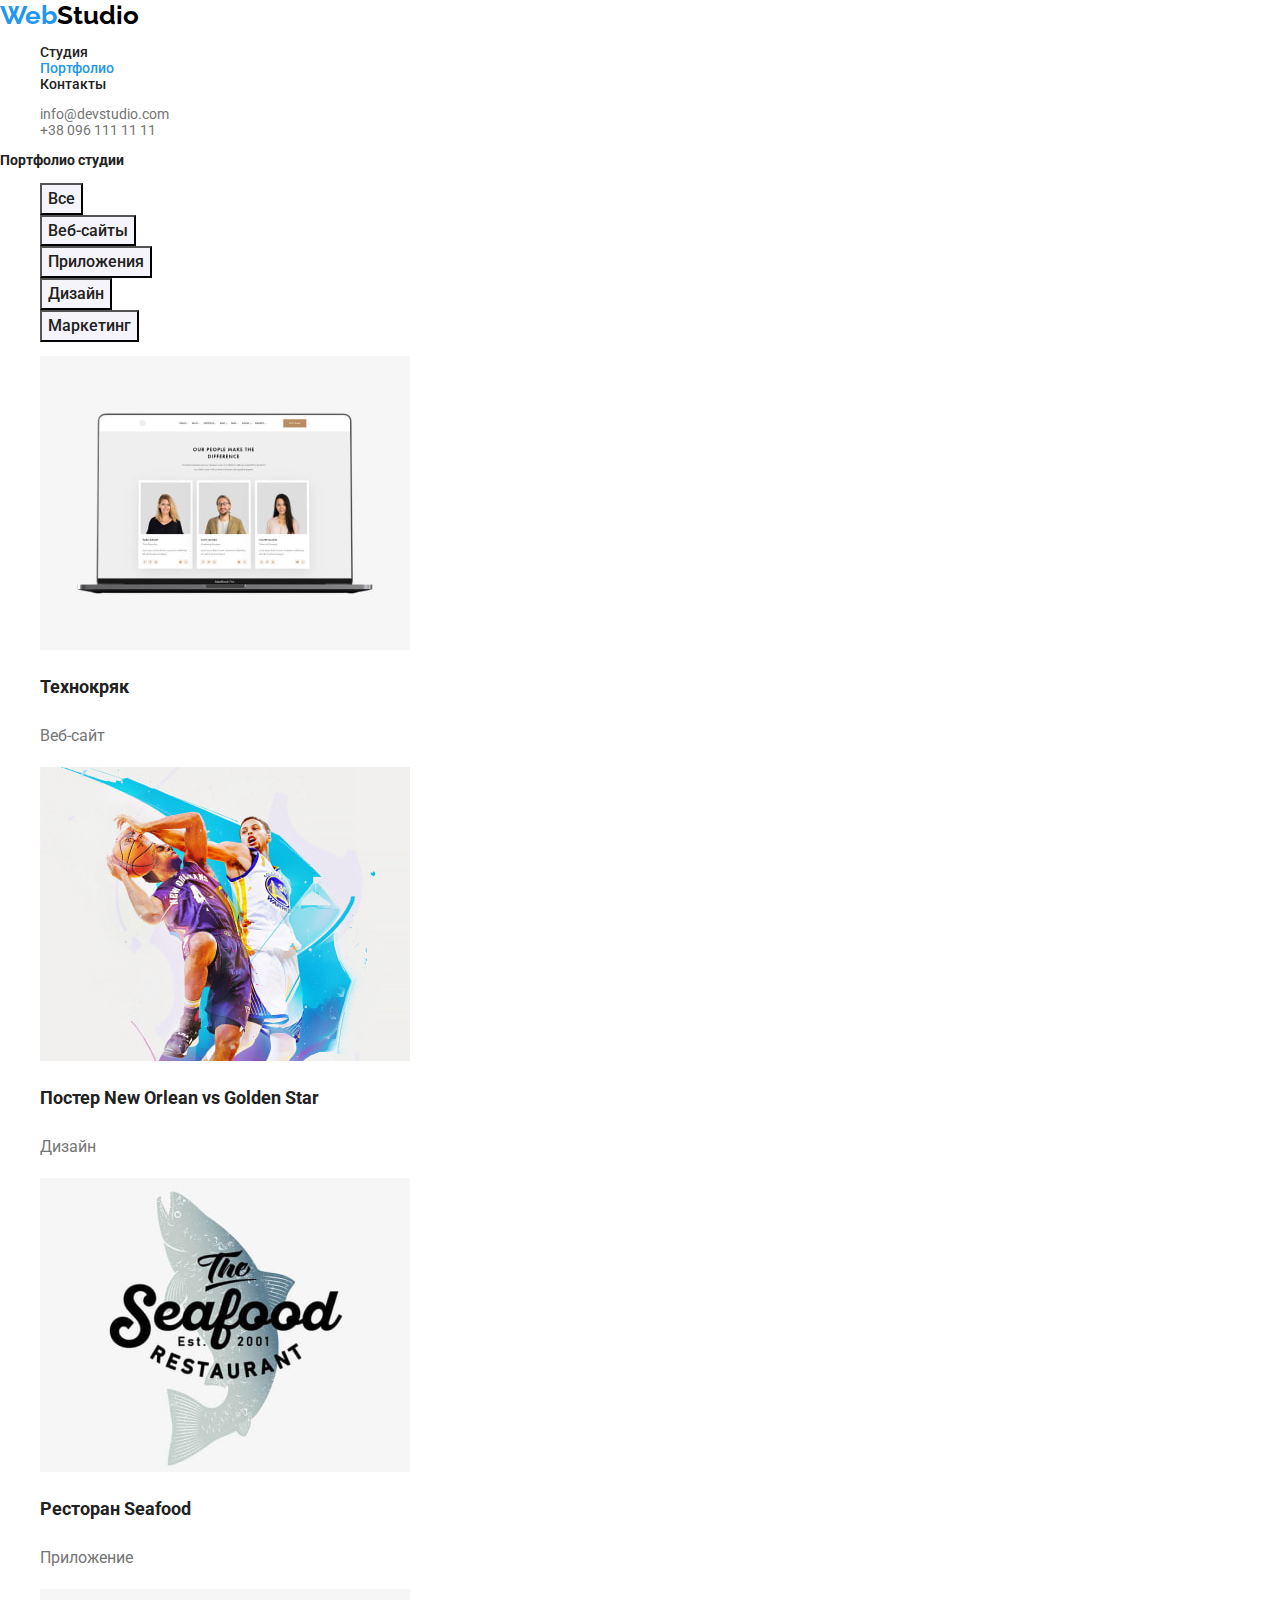
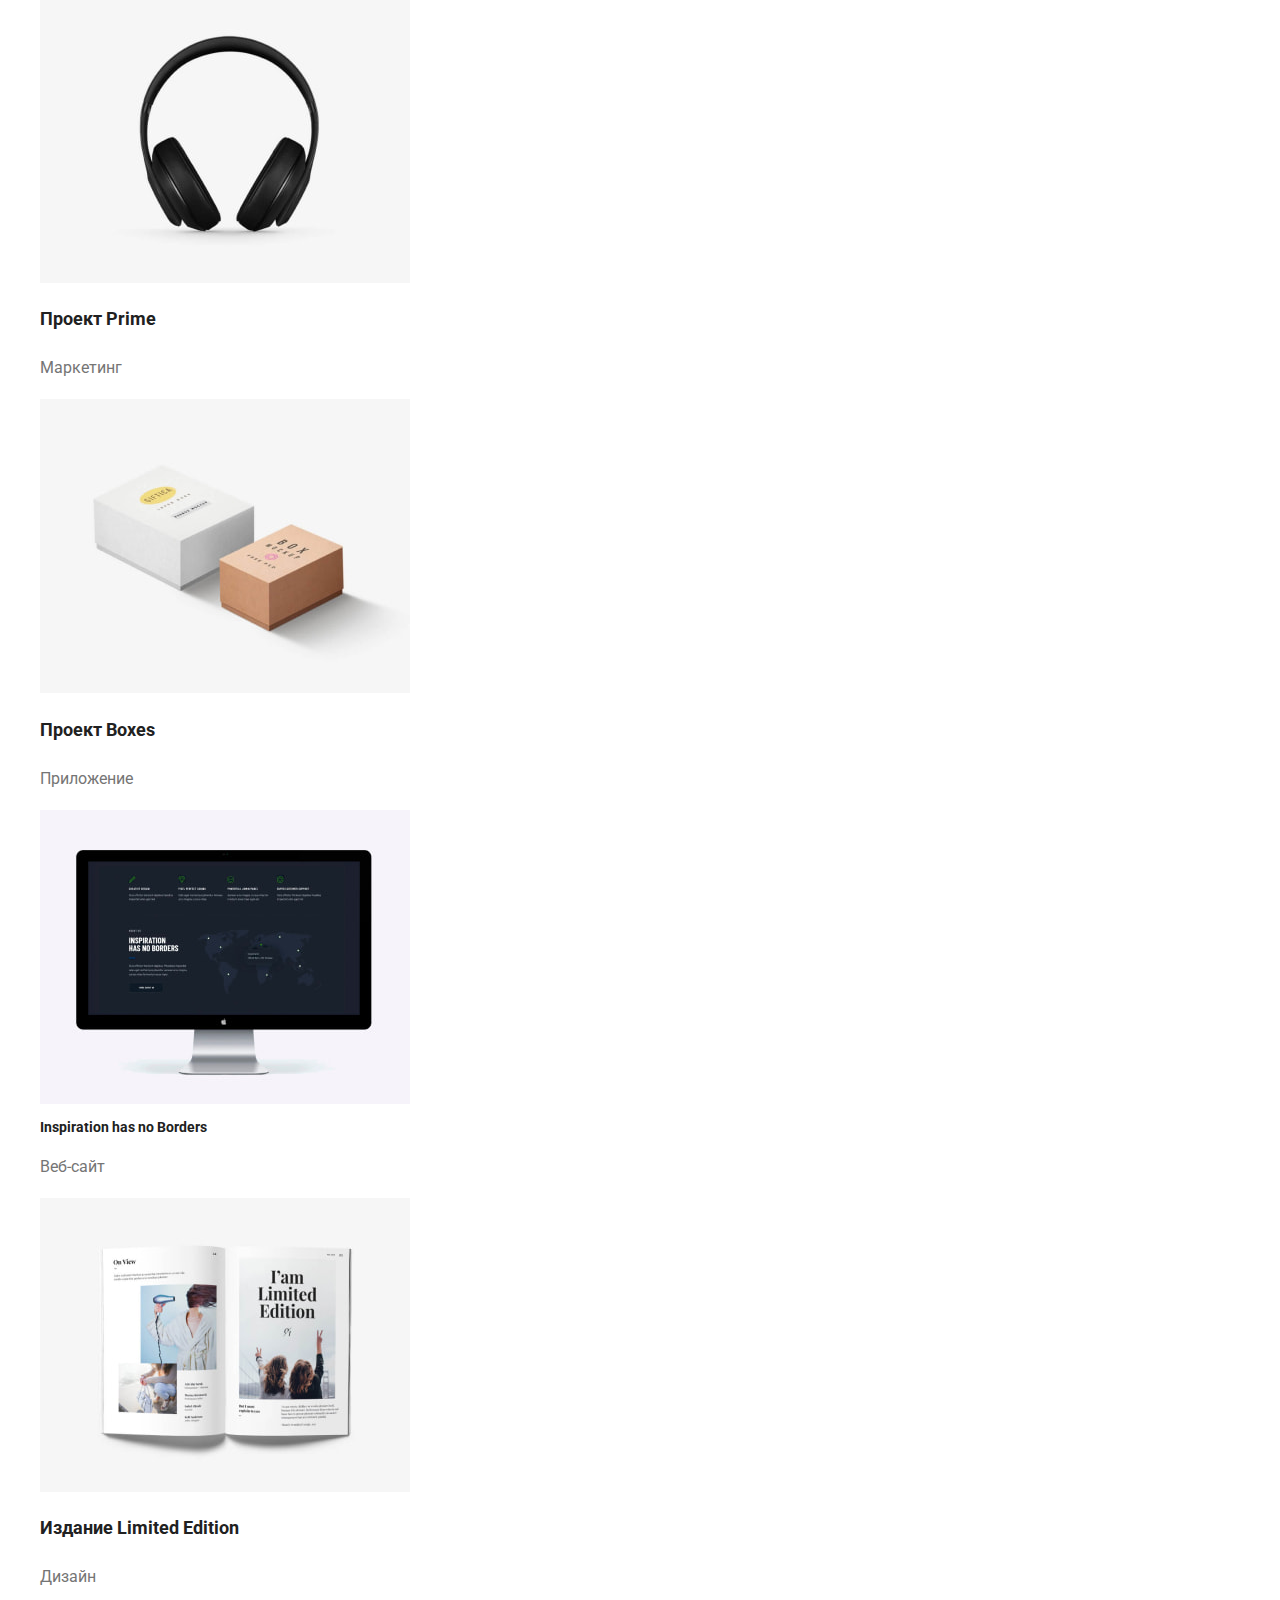
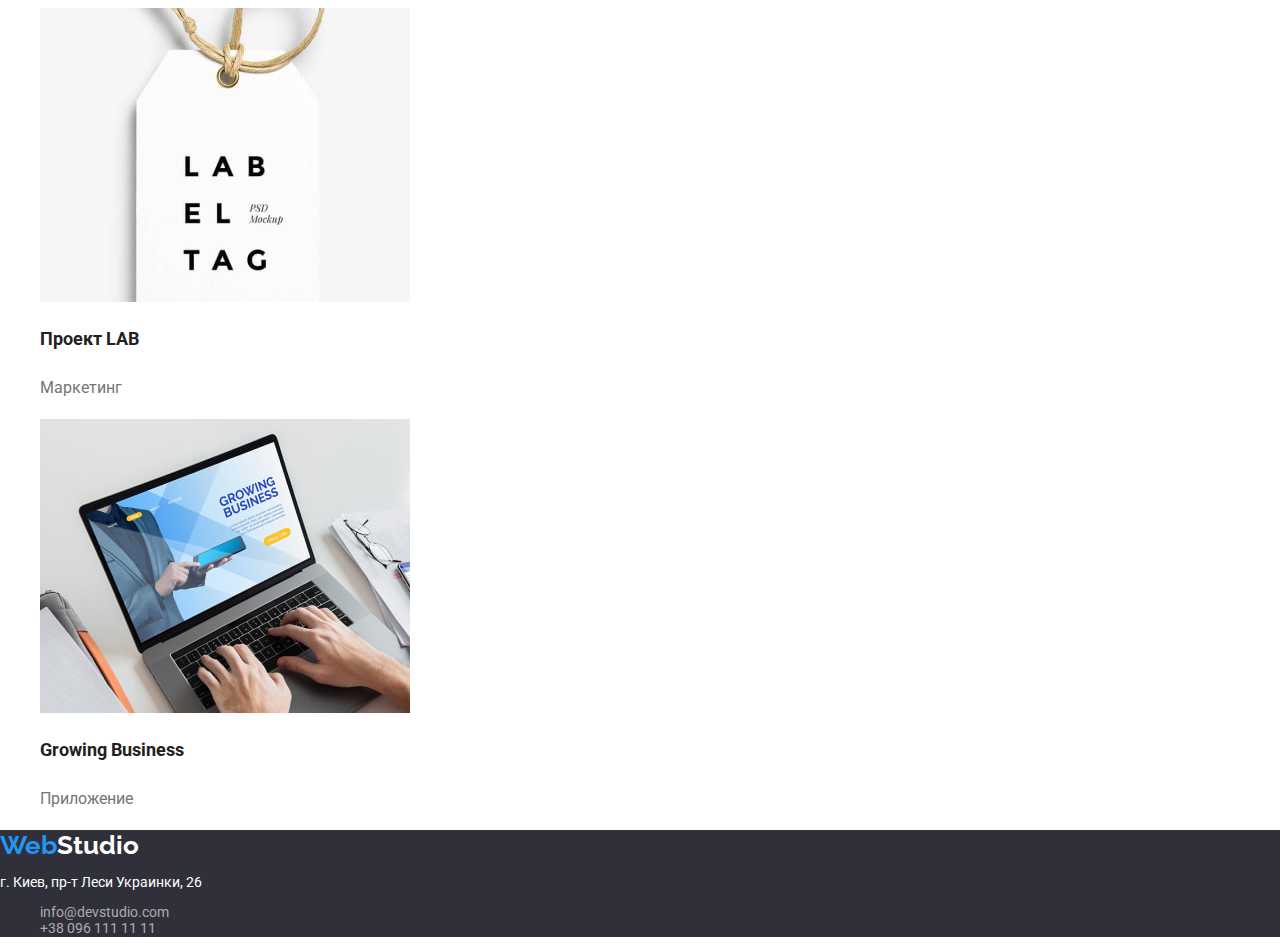
==== portfolio.html @ 0e8bbf3f "додав нормазізацію цсс" ====
<!DOCTYPE html>
<html lang="en">
  <head>
    <meta charset="UTF-8" />
    <meta http-equiv="X-UA-Compatible" content="IE=edge" />
    <meta name="viewport" content="width=device-width, initial-scale=1.0" />
    <title>Document</title>
    <link rel="preconnect" href="https://fonts.googleapis.com">
    <link rel="preconnect" href="https://fonts.gstatic.com" crossorigin>
    <link href="https://fonts.googleapis.com/css2?family=Raleway:wght@700&family=Roboto:wght@400;500;700;900&display=swap"
      rel="stylesheet">
    <link rel="stylesheet" href="https://cdnjs.cloudflare.com/ajax/libs/modern-normalize/1.1.0/modern-normalize.min.css">
    <link rel="stylesheet" href="./css/styles.css" />
  </head>
  <body>
    <header class="header">
      <nav class="site-nav">
        <a href="/" class="logo"><span class="text-logo">Web</span>Studio</a>
        <ul class="site-nav list">
          <li><a href="./index.html" class="link">Студия</a></li>
          <li><a href="./portfolio.html" class="link current">Портфолио</a></li>
          <li><a href="" class="link">Контакты</a></li>
        </ul>
      </nav>

      <ul class="contact">
        <li><a href="mailto:info@devstudio.com" class="link">info@devstudio.com</a></li>
        <li><a href="tel:+380961111111" class="link">+38 096 111 11 11</a></li>
      </ul>
    </header>
    <main>
      <section>
              <h1 class="title">Портфолио студии</h1>
              <ul class="section-list">
                <li><button type="button" class="btn-portfolio">Все</button></li>
                <li><button type="button" class="btn-portfolio">Веб-сайты</button></li>
                <li><button type="button" class="btn-portfolio">Приложения</button></li>
                <li><button type="button" class="btn-portfolio">Дизайн</button></li>
                <li><button type="button" class="btn-portfolio">Маркетинг</button></li>
              </ul>
              <ul class="section-list">
                <li>
                  <a href="" class="portfolio-link">
                    <img src="./imeges/portfolio/port1.jpg" alt="ноутбук с открытым сайтом" width="370" height="294" />
                    <h2 class="title project-name">Технокряк</h2>
                    <p class="name-item">Веб-сайт</p>
                  </a>
                </li>
                <li>
                  <a href="" class="portfolio-link">
                    <img src="./imeges/portfolio/port2.jpg" alt="люди играют в баскетбол" width="370" height="294" />
                    <h2 class="title project-name">Постер New Orlean vs Golden Star</h2>
                    <p class="name-item">Дизайн</p>
                  </a>
                </li>
                <li>
                    <a href="" class="portfolio-link">
                      <img src="./imeges/portfolio/port3.jpg" alt="логотим рыбного ресторана" width="370" height="294" />
                      <h2 class="title project-name">Ресторан Seafood</h2>
                      <p class="name-item">Приложение</p>
                    </a>
                </li>
                <li>
                  <a href="" class="portfolio-link">
                    <img src="./imeges/portfolio/port4.jpg" alt="наушники" width="370" height="294" />
                    <h2 class="title project-name">Проект Prime</h2>
                    <p class="name-item">Маркетинг</p>
                  </a>
                </li>
                <li>
                  <a href="" class="portfolio-link">
                    <img src="./imeges/portfolio/port5.jpg" alt="коробки" width="370" height="294" />
                    <h2 class="title project-name">Проект Boxes</h2>
                    <p class="name-item">Приложение</p>
                  </a>
                </li>
                <li>
                  <a href="" class="portfolio-link">
                    <img src="./imeges/portfolio/port6.jpg" alt="монитор" width="370" height="294" />
                    <h2 class="title">Inspiration has no Borders</h2>
                    <p class="name-item">Веб-сайт</p>
                  </a>
                </li>
                <li>
                  <a href="" class="portfolio-link">
                    <img src="./imeges/portfolio/port7.jpg" alt="открытая книга" width="370" height="294" />
                    <h2 class="title project-name">Издание Limited Edition</h2>
                    <p class="name-item">Дизайн</p>
                  </a>
                </li>
                <li>
                  <a href="" class="portfolio-link">
                    <img src="./imeges/portfolio/port8.jpg" alt="стикер" width="370" height="294" />
                    <h2 class="title project-name">Проект LAB</h2>
                    <p class="name-item">Маркетинг</p>
                  </a>
                </li>
                <li>
                  <a href="" class="portfolio-link">
                    <img src="./imeges/portfolio/port9.jpg" alt="человек работает за компьютером" width="370" height="294" />
                    <h2 class="title project-name">Growing Business</h2>
                    <p class="name-item">Приложение</p>
                  </a>
                </li>
              </ul>

      </section>
    </main>
    <footer class="footer">
      <a href="/" class="logo"><span class="text-logo">Web</span>Studio</a>
      <address class="footer-nav">
        <p>г. Киев, пр-т Леси Украинки, 26</p>
        <ul class="footer-list">
          <li><a href="mailto:info@devstudio.com" class="footer-link">info@devstudio.com</a></li>
          <li><a href="tel:+380961111111" class="footer-link">+38 096 111 11 11</a></li>
        </ul>
      </address>
    </footer>
  </body>
</html>
---- css/styles.css ----
/*
body {
    background-color: #fff;
    font-size: 14 px;
}
 */

/* забираємо крапки зі списку */
/* 
ul {
    list-style: none;
}
*/

/* 
Основной текст страницы #757575
фоновый цвет #fff
цвет логотипа #000000
цвет акцента #2196F3
фон героя #E5E5E5
текст на темном фоне #FFFFFF
текст ссылок в футере rgba(255, 255, 255, 0.6)
*/

:root {
    --primary-text-color: #757575;
    --title-text-color: #212121;
    --accent-color: #2196f3;
    --white-text: #ffffff;
}

body {
    color: var(--primary-text-color);
    background-color: #fff;
    font-family: Roboto, sans-serif;
    font-size: 14px;
    line-height: 1.14;
}

/* heder */
.logo {
  color: #000000;
  font-family: 'Raleway';
  font-weight: 700;
  font-size: 26px;
  line-height: 1.19;
  text-decoration: none;
}
.text-logo {
  color: var(--accent-color);
}
.site-nav.list {
  list-style: none;
}

.site-nav .link:hover,
.site-nav .link:focus {
  color: var(--accent-color);
}
.site-nav .link {
  color: var(--title-text-color);
  font-weight: 500;

  text-decoration: none;
}
.site-nav .link.current {
  color: var(--accent-color);
}
.contact {
  list-style: none;
}
.contact .link {
  color: var(--primary-text-color);

  text-decoration: none;
}
.contact .link:hover,
.contact .link:focus {
  color: var(--accent-color);
}

/* hero */

.hero {
  background-color: #2f303a;
}
.hero-title {
  color: var(--white-text);
  font-family: 'Roboto';
  font-style: normal;
  font-weight: 900;
  font-size: 44px;
  line-height: 1.36;
  text-align: center;
  letter-spacing: 0.06em;
  text-transform: uppercase;
}
.btn-hero {
  background-color: var(--accent-color);
  color: var(--white-text);
  cursor: pointer;
font-family: 'Roboto';
font-style: normal;
font-weight: 700;
font-size: 16px;
line-height: 1.87;
}
.btn-hero:hover,
.btn-hero:focus {
  background-color: #188CE8;
  color: var(--white-text);
}

/* section */
.title {
  color: var(--title-text-color);

font-weight: 700;
font-size: 14px;
line-height: 1.14;
}
.title.benefits {
  text-transform: uppercase;
}
.section-title {
  color: var(--title-text-color);

font-weight: 700;
font-size: 36px;
line-height: 1.17;
text-align: center;
}
.section-list {
  list-style: none;
  
}
.portfolio-link {
  text-decoration: none;
  color: var(--primary-text-color);
}
.name {
  color: var(--title-text-color);

font-weight: 500;
font-size: 16px;
line-height: 1.19;
}
.position {
    
    font-size: 16px;
    line-height: 1.19;
}
.section.team {
  background-color: #F5F4FA;
}

/* footer */
.footer {
  background-color: #2f303a;
}
.footer .logo {
  color: var(--white-text);
}
.footer-nav {
  color: var(--white-text);
  font-style: normal;
}
.footer-list {
  list-style: none;
  font-style: normal;
}
.footer-list .footer-link {
  color: rgba(255, 255, 255, 0.6);

  text-decoration: none;
}
.footer-link:hover,
.footer-link:focus {
  color: var(--accent-color);
}
/* button portfolio */
.btn-portfolio {
  color: var(--title-text-color);
  background-color: #f5f4fa;
font-family: 'Roboto';
font-style: normal;
font-weight: 500;
font-size: 16px;
line-height: 1.62;
  cursor: pointer;
}
.btn-portfolio:hover,
.btn-portfolio:focus {
  color: var(--white-text);
  background-color: var(--accent-color);
}
.title.project-name {
    font-size: 18px;
    line-height: 2;
}
.name-item {
    
    font-size: 16px;
    line-height: 1.87;
}
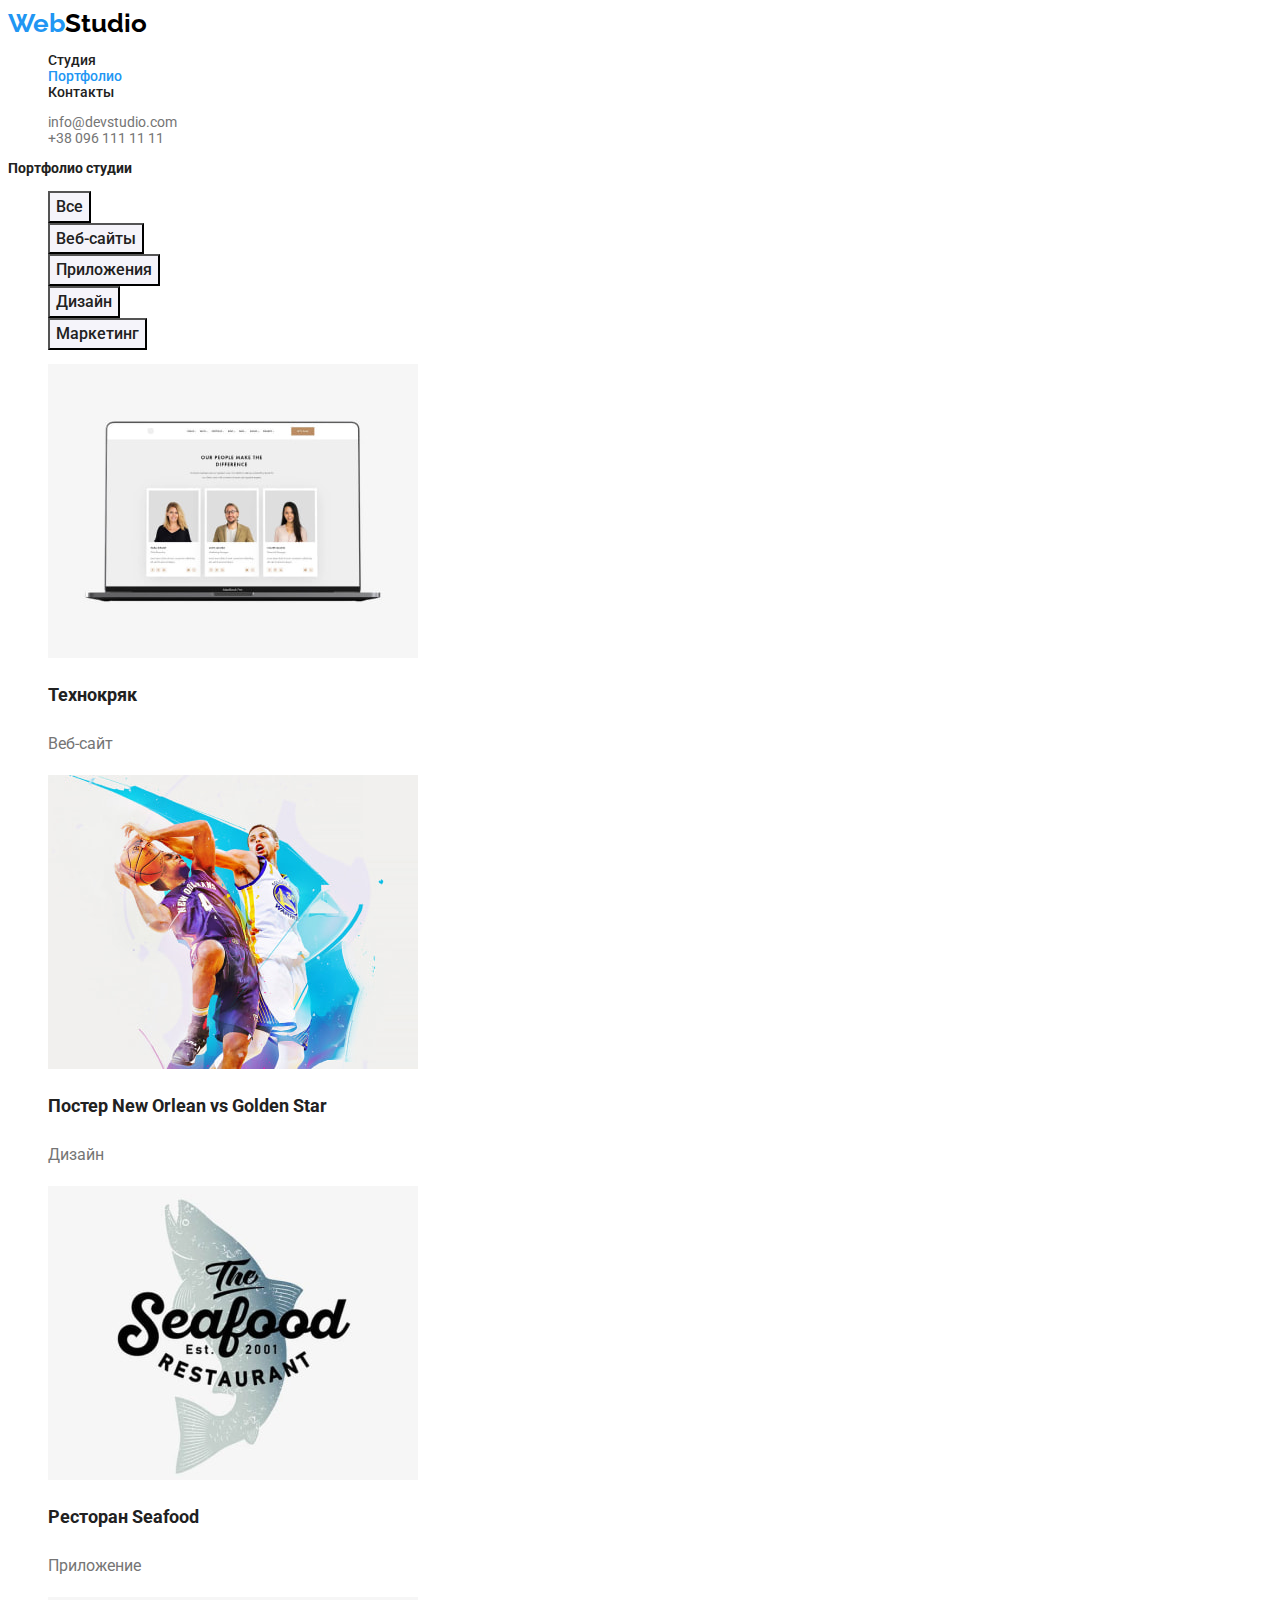
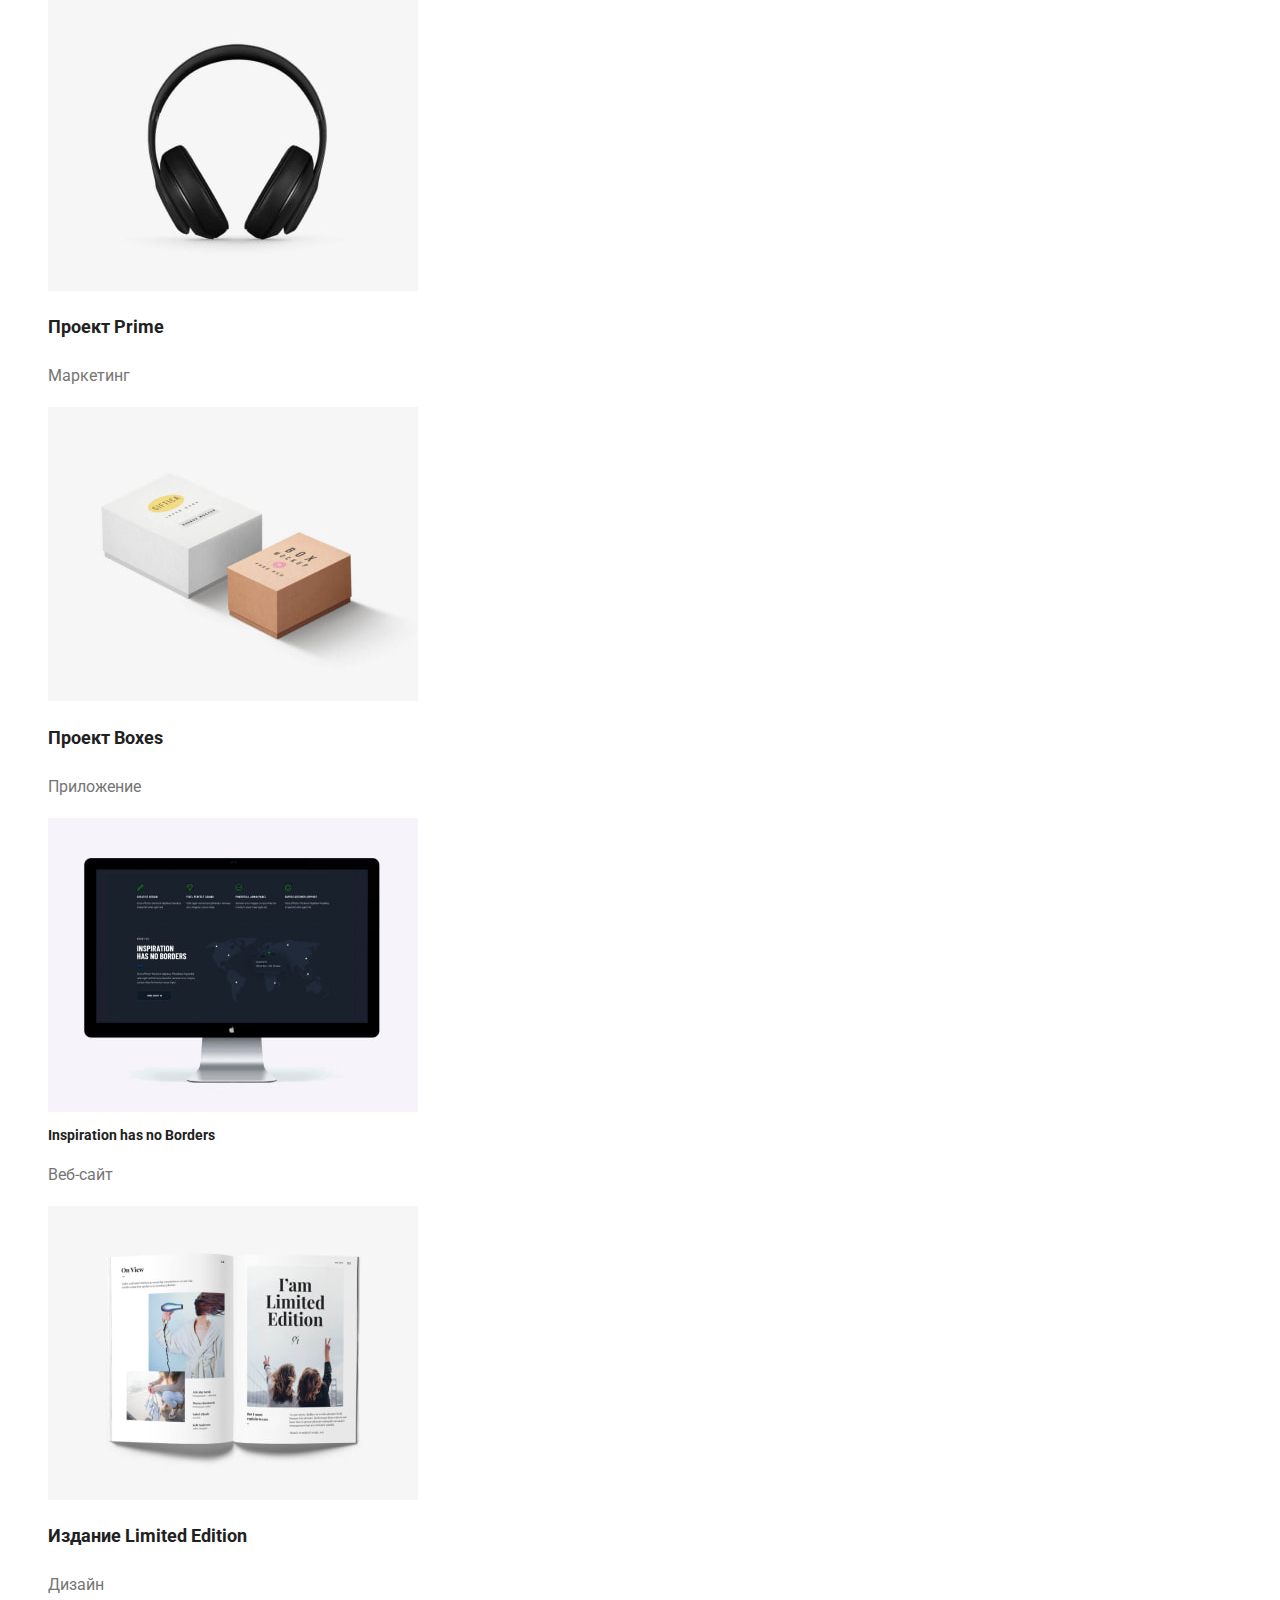
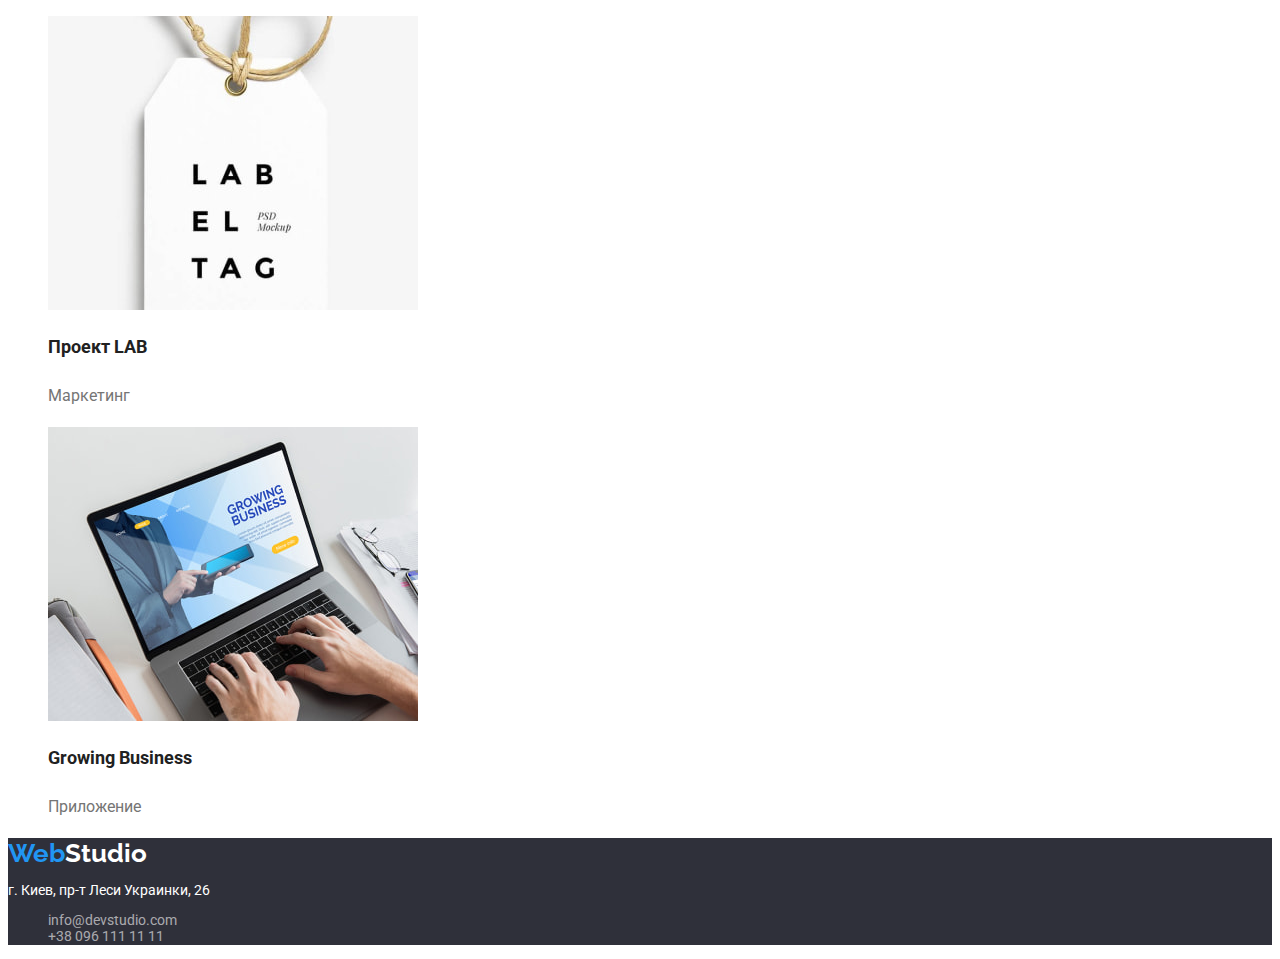
==== commit 36f73b94: "перезалив правильний лінк на нормалайз" ====
--- a/portfolio.html
+++ b/portfolio.html
@@ -9,7 +9,9 @@
     <link rel="preconnect" href="https://fonts.gstatic.com" crossorigin>
     <link href="https://fonts.googleapis.com/css2?family=Raleway:wght@700&family=Roboto:wght@400;500;700;900&display=swap"
       rel="stylesheet">
-    <link rel="stylesheet" href="https://cdnjs.cloudflare.com/ajax/libs/modern-normalize/1.1.0/modern-normalize.min.css">
+    <link rel="stylesheet" href="https://cdnjs.cloudflare.com/ajax/libs/modern-normalize/1.1.0/modern-normalize.min.css"
+      integrity="sha512-wpPYUAdjBVSE4KJnH1VR1HeZfpl1ub8YT/NKx4PuQ5NmX2tKuGu6U/JRp5y+Y8XG2tV+wKQpNHVUX03MfMFn9Q=="
+      crossorigin="anonymous" referrerpolicy="no-referrer" />
     <link rel="stylesheet" href="./css/styles.css" />
   </head>
   <body>
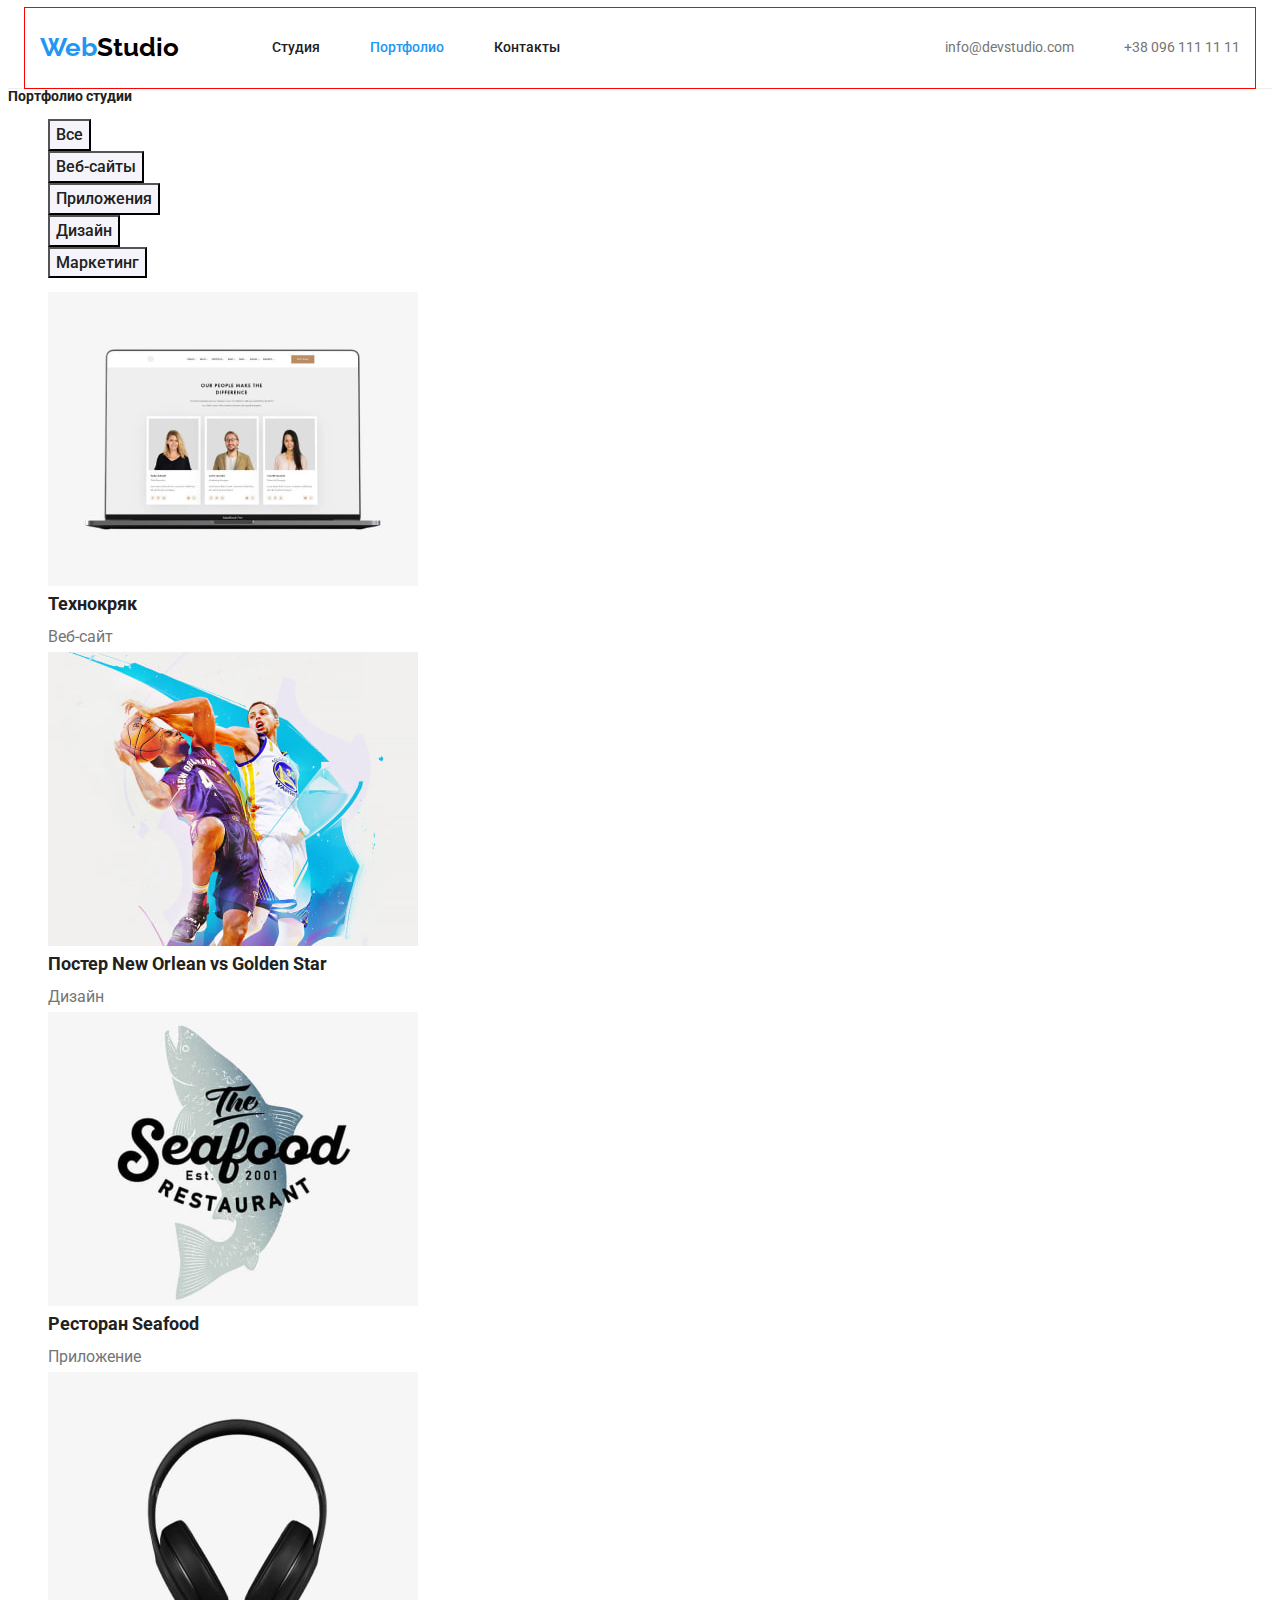
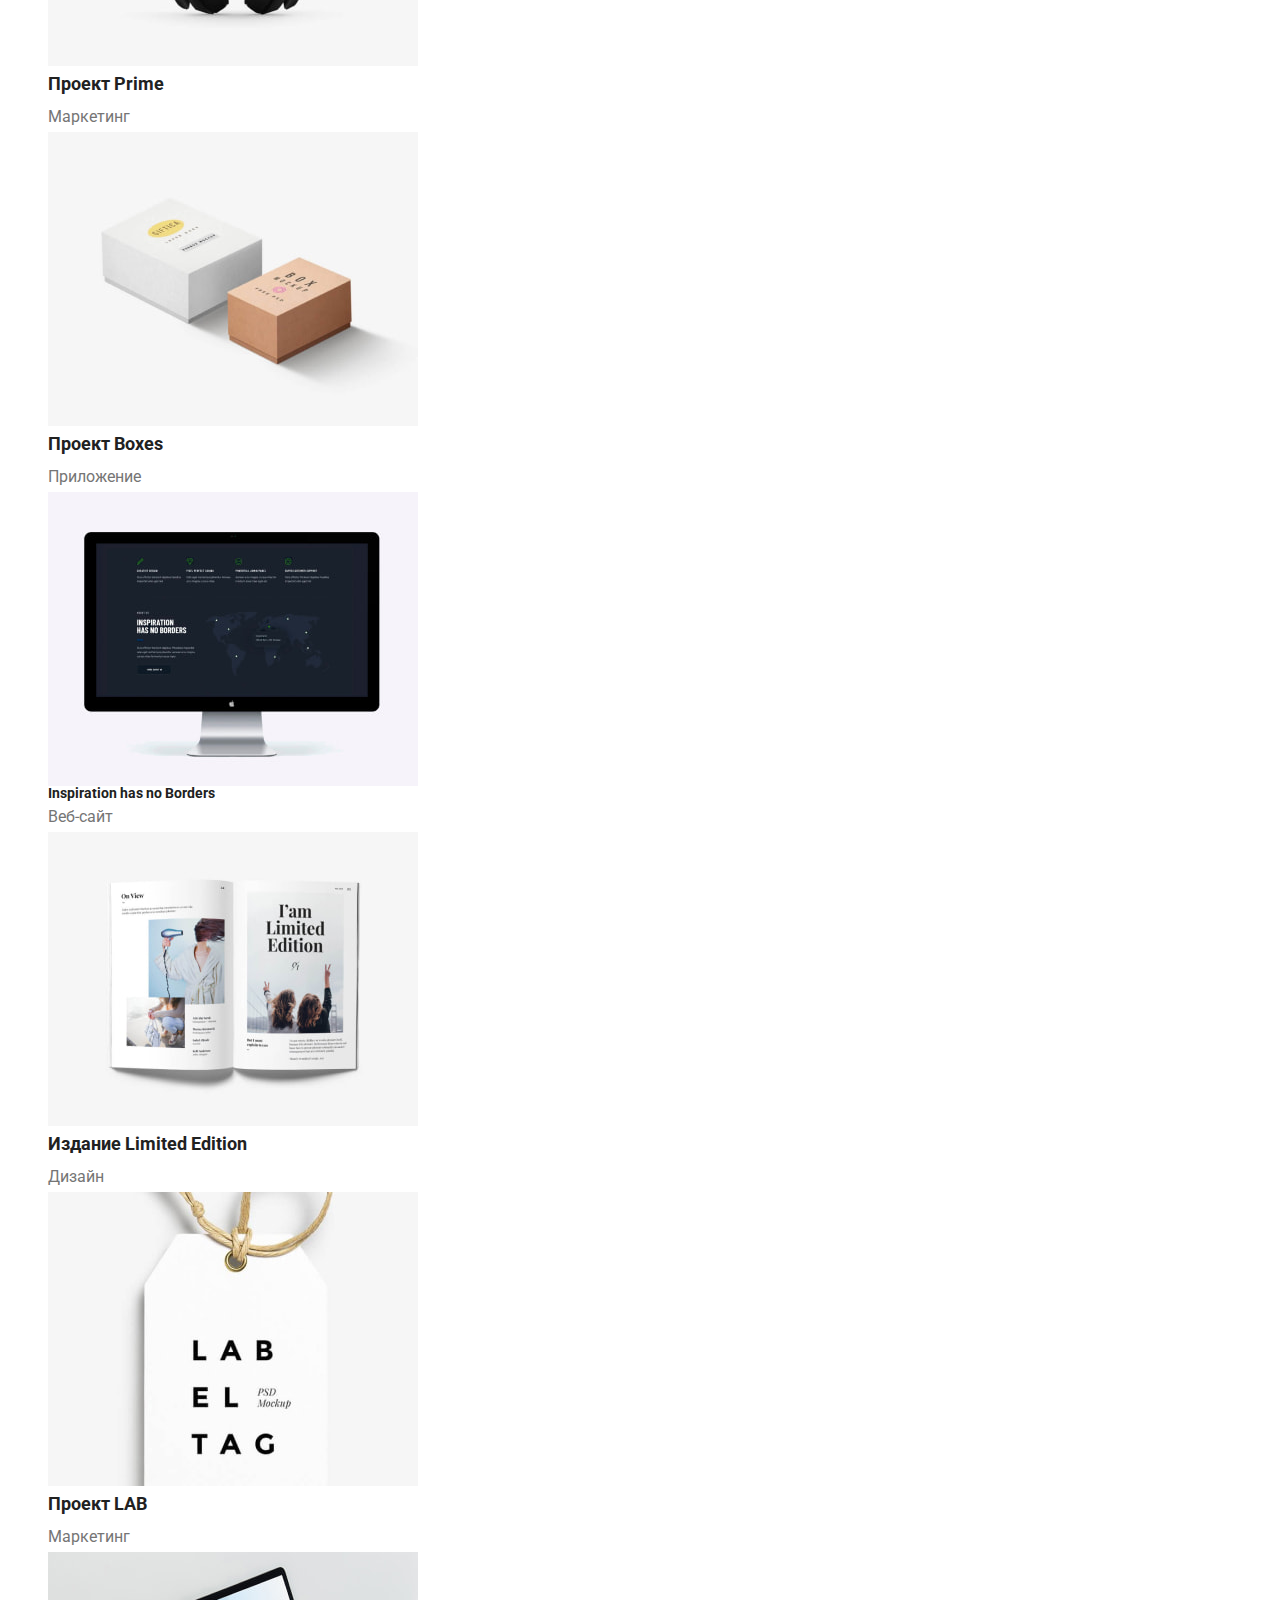
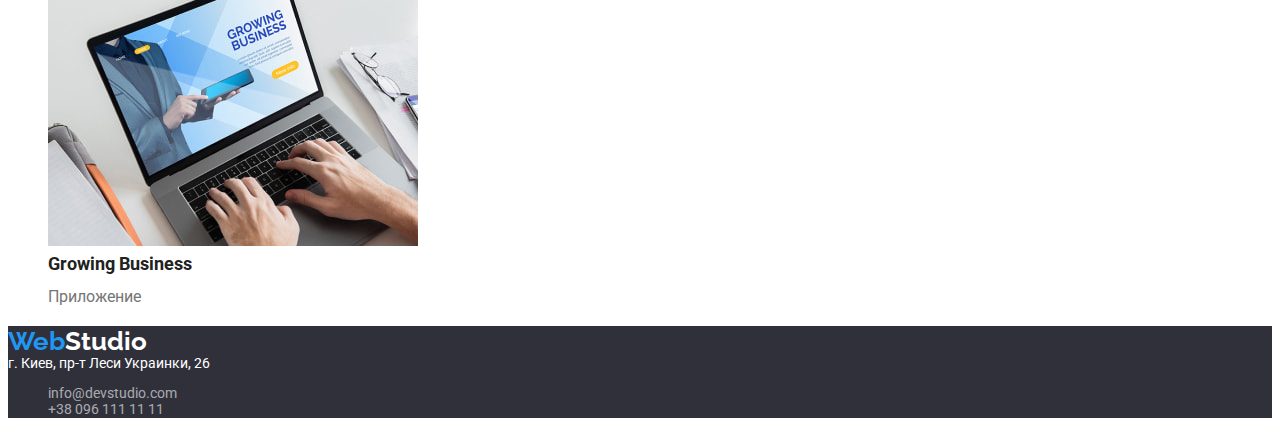
==== commit b5ccbb5c: "переніс правильний хедер в сторінку портфоліо" ====
--- a/portfolio.html
+++ b/portfolio.html
@@ -16,19 +16,31 @@
   </head>
   <body>
     <header class="header">
-      <nav class="site-nav">
-        <a href="/" class="logo"><span class="text-logo">Web</span>Studio</a>
-        <ul class="site-nav list">
-          <li><a href="./index.html" class="link">Студия</a></li>
-          <li><a href="./portfolio.html" class="link current">Портфолио</a></li>
-          <li><a href="" class="link">Контакты</a></li>
+      <div class="container header-container">
+        <nav class="site-nav">
+          <a href="/" class="logo"><span class="text-logo">Web</span>Studio</a>
+          <ul class="site-nav list">
+            <li class="nav-item">
+              <a href="./index.html" class="link">Студия</a>
+            </li>
+            <li class="nav-item">
+              <a href="./portfolio.html" class="link current">Портфолио</a>
+            </li>
+            <li class="nav-item">
+              <a href="" class="link">Контакты</a>
+            </li>
+          </ul>
+        </nav>
+      
+        <ul class="contact">
+          <li class="contact-item">
+            <a href="mailto:info@devstudio.com" class="link">info@devstudio.com</a>
+          </li>
+          <li class="contact-item">
+            <a href="tel:+380961111111" class="link">+38 096 111 11 11</a>
+          </li>
         </ul>
-      </nav>
-
-      <ul class="contact">
-        <li><a href="mailto:info@devstudio.com" class="link">info@devstudio.com</a></li>
-        <li><a href="tel:+380961111111" class="link">+38 096 111 11 11</a></li>
-      </ul>
+      </div>
     </header>
     <main>
       <section>
--- a/css/styles.css
+++ b/css/styles.css
@@ -3,7 +3,7 @@
     background-color: #fff;
     font-size: 14 px;
 }
- */
+ 
 
 /* забираємо крапки зі списку */
 /* 
@@ -37,7 +37,35 @@
     line-height: 1.14;
 }
 
+h1, h2, h3, h4, h5, h6, p {
+  margin: 0;
+}
+img {
+  display: block;
+}
+.container {
+  outline: 1px solid red;
+
+  width: 1200px;
+
+  padding-left: 15px;
+  padding-right: 15px;
+
+  margin-right: auto;
+  margin-left: auto;
+}
+
 /* heder */
+.header {
+  border-bottom: 1px solid #ECECEC;
+}
+
+.header-container {
+  display: flex;
+  align-items: center;
+
+}
+
 .logo {
   color: #000000;
   font-family: 'Raleway';
@@ -45,12 +73,24 @@
   font-size: 26px;
   line-height: 1.19;
   text-decoration: none;
+
+  margin-right: 93px;
+
 }
 .text-logo {
   color: var(--accent-color);
 }
+.site-nav .logo {
+  display: block;
+
+  padding-top: 24px;
+  padding-bottom: 25px;
+}
 .site-nav.list {
   list-style: none;
+
+  padding: 0;
+  margin: 0;
 }
 
 .site-nav .link:hover,
@@ -58,21 +98,51 @@
   color: var(--accent-color);
 }
 .site-nav .link {
+  display: block;
   color: var(--title-text-color);
   font-weight: 500;
 
   text-decoration: none;
+
+  padding-top: 32px;
+  padding-bottom: 32px;
+}
+.site-nav .nav-item {
+  margin-right: 50px;
+}
+.site-nav .nav-item:last-child {
+  margin-right: 0;
 }
 .site-nav .link.current {
   color: var(--accent-color);
 }
+.site-nav {
+  display: flex;
+  align-items: center;
+}
 .contact {
   list-style: none;
-}
+  display: flex;
+
+  padding: 0;
+  margin: 0;
+  margin-left: auto;
+}
+.contact .contact-item {
+  margin-right: 50px;
+}
+.contact .contact-item:last-child {
+  margin-right: 0;
+}
+
 .contact .link {
+  display: block;
   color: var(--primary-text-color);
 
   text-decoration: none;
+
+  padding-top: 32px;
+  padding-bottom: 32px;
 }
 .contact .link:hover,
 .contact .link:focus {
@@ -202,4 +272,5 @@
     
     font-size: 16px;
     line-height: 1.87;
-}+}
+
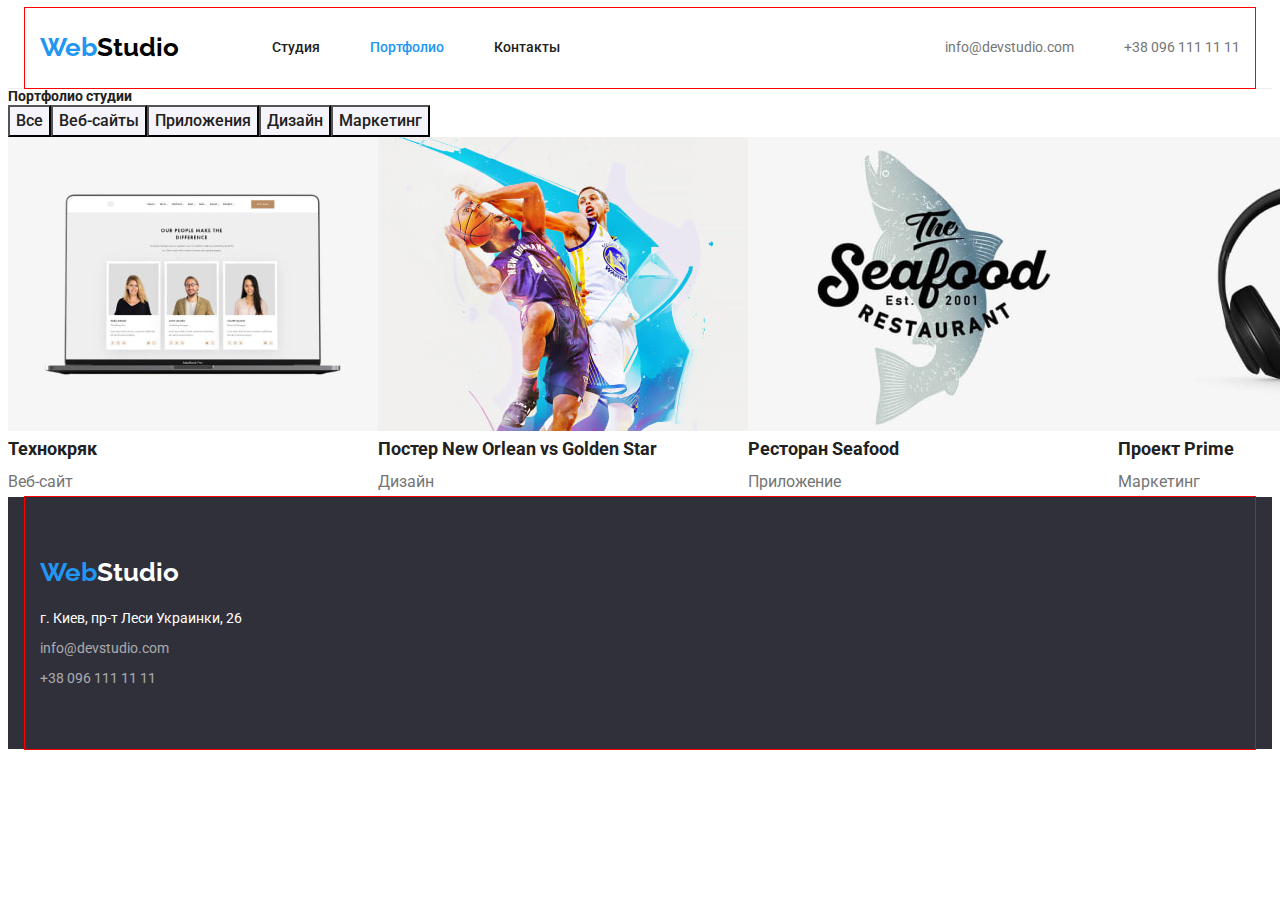
==== commit 1400d25e: "Закінчив геометрію Хедер, Футер та сторінка Студія" ====
--- a/portfolio.html
+++ b/portfolio.html
@@ -121,14 +121,16 @@
       </section>
     </main>
     <footer class="footer">
-      <a href="/" class="logo"><span class="text-logo">Web</span>Studio</a>
-      <address class="footer-nav">
-        <p>г. Киев, пр-т Леси Украинки, 26</p>
-        <ul class="footer-list">
-          <li><a href="mailto:info@devstudio.com" class="footer-link">info@devstudio.com</a></li>
-          <li><a href="tel:+380961111111" class="footer-link">+38 096 111 11 11</a></li>
-        </ul>
-      </address>
+      <div class="container footer-container">
+        <a href="/" class="logo"><span class="text-logo">Web</span>Studio</a>
+        <address class="footer-nav">
+          <p class="footer-address">г. Киев, пр-т Леси Украинки, 26</p>
+          <ul class="footer-list">
+            <li class="footer-list-item"><a href="mailto:info@devstudio.com" class="footer-link">info@devstudio.com</a></li>
+            <li class="footer-list-item"><a href="tel:+380961111111" class="footer-link">+38 096 111 11 11</a></li>
+          </ul>
+        </address>
+      </div>
     </footer>
   </body>
 </html>
--- a/css/styles.css
+++ b/css/styles.css
@@ -154,6 +154,12 @@
 .hero {
   background-color: #2f303a;
 }
+.hero-container {
+  padding-top: 200px;
+  padding-bottom: 200px;
+  align-items: center;
+}
+
 .hero-title {
   color: var(--white-text);
   font-family: 'Roboto';
@@ -164,6 +170,8 @@
   text-align: center;
   letter-spacing: 0.06em;
   text-transform: uppercase;
+
+  margin-bottom: 30px;
 }
 .btn-hero {
   background-color: var(--accent-color);
@@ -174,6 +182,17 @@
 font-weight: 700;
 font-size: 16px;
 line-height: 1.87;
+
+min-width: 200px;
+min-height: 50px;
+border: none;
+/* border-color: transparent; */
+border-radius: 4px;
+padding: 10px 32px;
+
+display: block;
+margin-left: auto;
+margin-right: auto;
 }
 .btn-hero:hover,
 .btn-hero:focus {
@@ -191,6 +210,8 @@
 }
 .title.benefits {
   text-transform: uppercase;
+
+  margin-bottom: 10px;
 }
 .section-title {
   color: var(--title-text-color);
@@ -199,55 +220,172 @@
 font-size: 36px;
 line-height: 1.17;
 text-align: center;
+
+margin-bottom: 50px;
 }
 .section-list {
   list-style: none;
+  display: flex;
+
+  padding: 0;
+  margin: 0;
+}
+
+/* section benefits */
+.benefits-container {
+  padding-top: 94px;
+  padding-bottom: 94px;
+}
+
+.visually-hidden {
+  position: absolute;
+  width: 1px;
+  height: 1px;
+  margin: -1px;
+  border: 0;
+  padding: 0;
+  white-space: nowrap;
+  clip-path: inset(100%);
+  clip: rect(0 0 0 0);
+  overflow: hidden;
+}
+
+.benefits-item {
+  width: 270px;
+
+  margin-right: 30px;
+}
+
+.benefits-item:last-child {
+  margin-right: 0;
+}
+
+/* Work section */
+.work-container {
+  padding-bottom: 94px;
+}
+.work-item {
+  margin-right: 30px;
+  /* margin-bottom: 94px; */
+}
+.work-item:last-child {
+  margin-right: 0;
+}
+
+/* Team section */
+.team-container {
+  padding-top: 94px;
+  padding-bottom: 94px;
+}
+.name {
+  color: var(--title-text-color);
+
+  font-weight: 500;
+  font-size: 16px;
+  line-height: 1.19;
+
+  margin-bottom: 10px;
+}
+
+.position {
+
+  font-size: 16px;
+  line-height: 1.19;
+
+    margin-bottom: 30px;
+}
+
+.section.team {
+  background-color: #F5F4FA;
+}
+.team-item {
+  background: #FFFFFF;
+  /* material shadow v1 */
   
-}
+  box-shadow: 0px 1px 3px rgba(0, 0, 0, 0.12),
+  0px 1px 1px rgba(0, 0, 0, 0.14),
+  0px 2px 1px rgba(0, 0, 0, 0.2);
+  border-radius: 0px 0px 4px 4px;
+
+  text-align: center;
+
+  margin-right: 30px;
+ 
+}
+.team-item:last-child {
+  margin-right: 0;
+}
+
+.team-item .photo {
+  margin-bottom: 30px;
+}
+
+
+/* footer */
+.footer {
+  background-color: #2f303a;
+}
+
+.footer-container {
+  display: block;
+  padding-top: 60px;
+  padding-bottom: 60px;
+}
+
+.footer-container .logo {
+  display: block;
+  color: var(--white-text);
+
+  margin-bottom: 20px;
+}
+.footer-nav {
+  color: var(--white-text);
+  font-style: normal;
+  /* костиль розібратися */
+  line-height: 21px;
+}
+
+.footer-address {
+  margin-bottom: 9px;
+}
+
+.footer-list {
+  list-style: none;
+  font-style: normal;
+
+  padding: 0;
+  margin: 0;
+}
+
+.footer-list .footer-link {
+  color: rgba(255, 255, 255, 0.6);
+  
+  text-decoration: none;
+
+}
+
+.footer-list-item {
+  margin-bottom: 9px;
+}
+.footer-list-item:last-child {
+  margin-bottom: 0;
+}
+
+
+.footer-link:hover,
+.footer-link:focus {
+  color: var(--accent-color);
+}
+
+
+
+
+/* portfolio */
 .portfolio-link {
   text-decoration: none;
   color: var(--primary-text-color);
 }
-.name {
-  color: var(--title-text-color);
-
-font-weight: 500;
-font-size: 16px;
-line-height: 1.19;
-}
-.position {
-    
-    font-size: 16px;
-    line-height: 1.19;
-}
-.section.team {
-  background-color: #F5F4FA;
-}
-
-/* footer */
-.footer {
-  background-color: #2f303a;
-}
-.footer .logo {
-  color: var(--white-text);
-}
-.footer-nav {
-  color: var(--white-text);
-  font-style: normal;
-}
-.footer-list {
-  list-style: none;
-  font-style: normal;
-}
-.footer-list .footer-link {
-  color: rgba(255, 255, 255, 0.6);
-
-  text-decoration: none;
-}
-.footer-link:hover,
-.footer-link:focus {
-  color: var(--accent-color);
-}
+
 /* button portfolio */
 .btn-portfolio {
   color: var(--title-text-color);
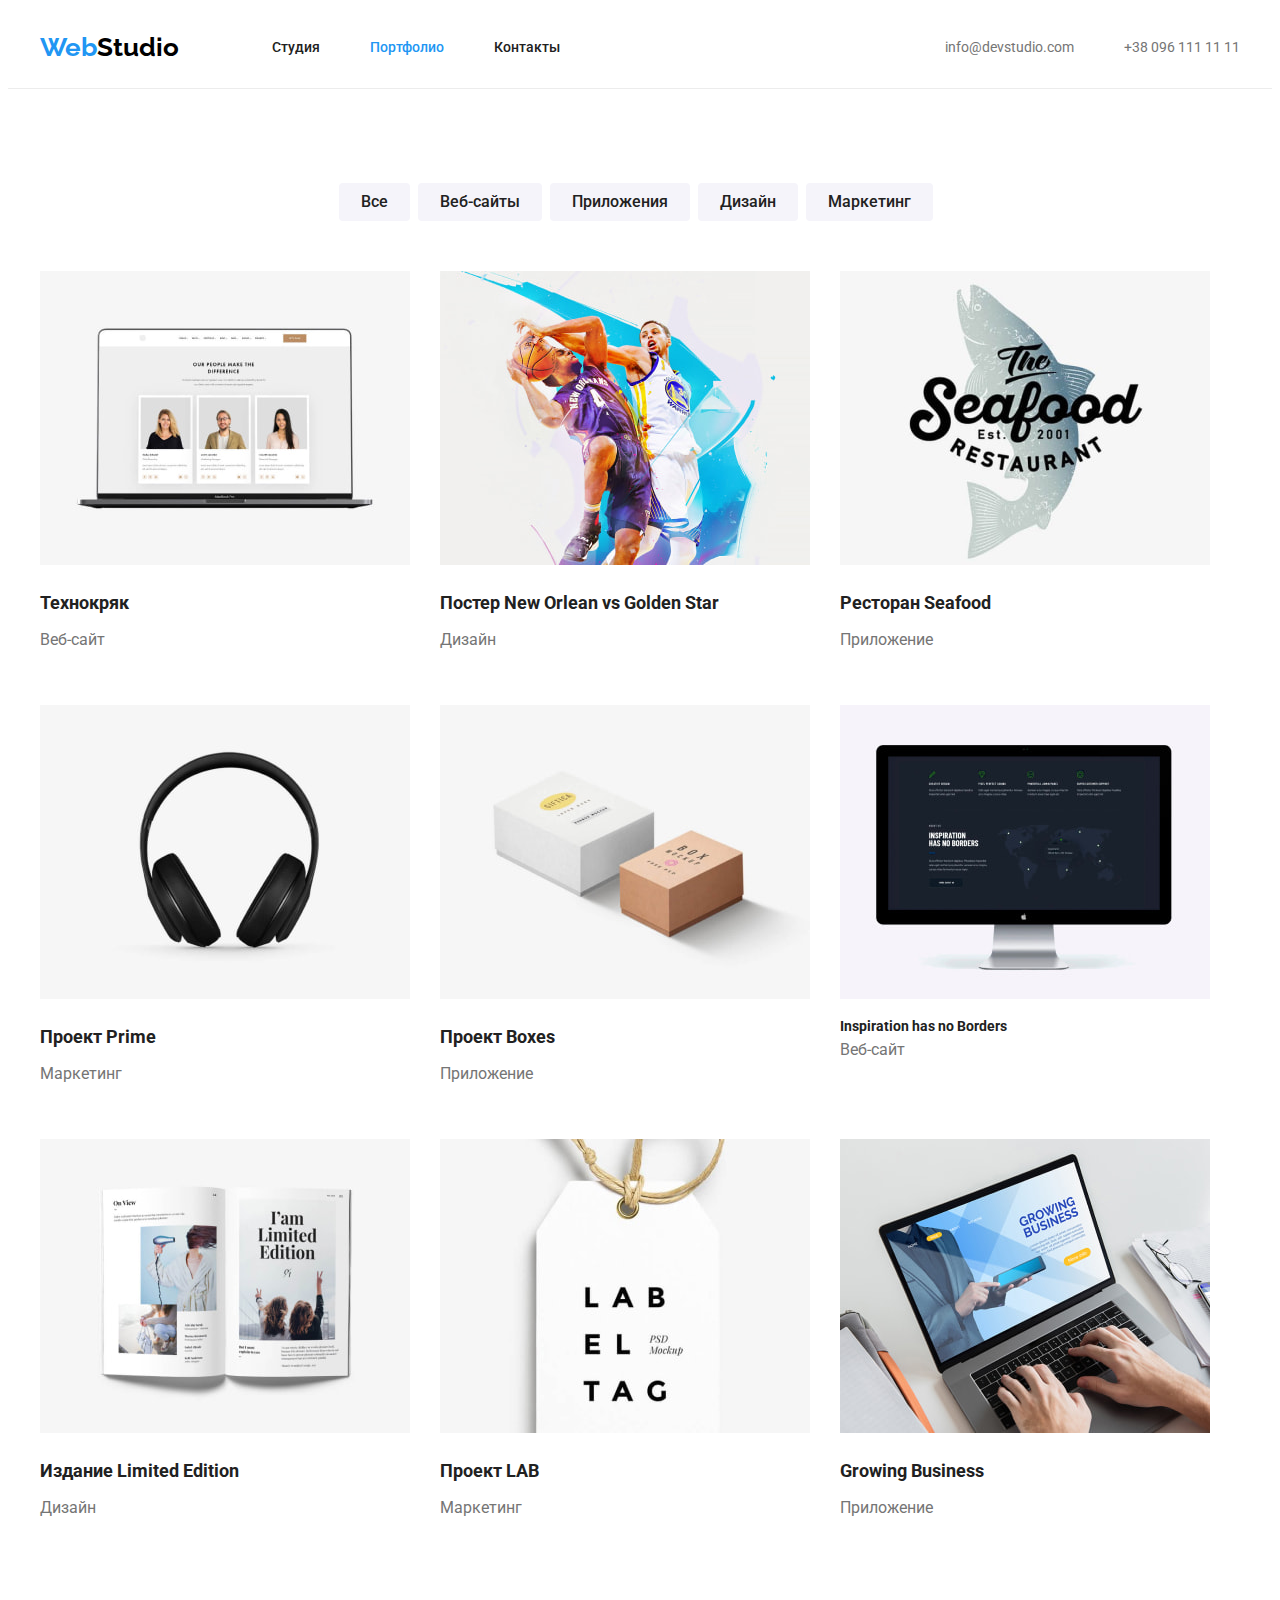
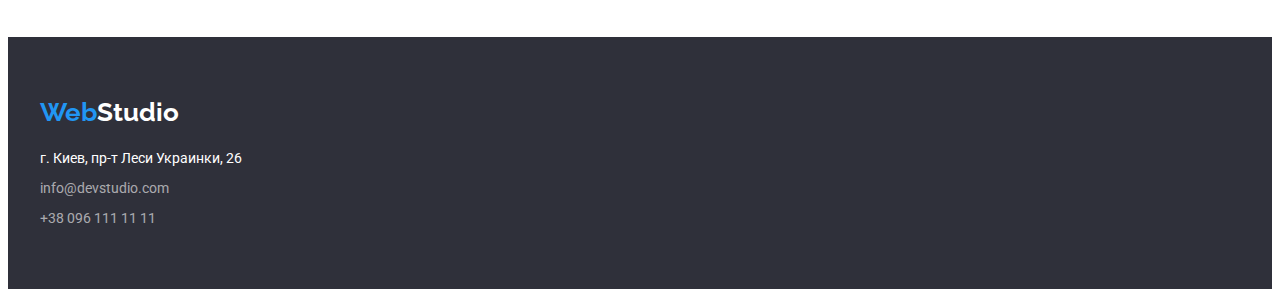
==== commit d2c36c5f: "Закінчив оформлення сторінки Портфоліо" ====
--- a/portfolio.html
+++ b/portfolio.html
@@ -5,13 +5,19 @@
     <meta http-equiv="X-UA-Compatible" content="IE=edge" />
     <meta name="viewport" content="width=device-width, initial-scale=1.0" />
     <title>Document</title>
-    <link rel="preconnect" href="https://fonts.googleapis.com">
-    <link rel="preconnect" href="https://fonts.gstatic.com" crossorigin>
-    <link href="https://fonts.googleapis.com/css2?family=Raleway:wght@700&family=Roboto:wght@400;500;700;900&display=swap"
-      rel="stylesheet">
-    <link rel="stylesheet" href="https://cdnjs.cloudflare.com/ajax/libs/modern-normalize/1.1.0/modern-normalize.min.css"
+    <link rel="preconnect" href="https://fonts.googleapis.com" />
+    <link rel="preconnect" href="https://fonts.gstatic.com" crossorigin />
+    <link
+      href="https://fonts.googleapis.com/css2?family=Raleway:wght@700&family=Roboto:wght@400;500;700;900&display=swap"
+      rel="stylesheet"
+    />
+    <link
+      rel="stylesheet"
+      href="https://cdnjs.cloudflare.com/ajax/libs/modern-normalize/1.1.0/modern-normalize.min.css"
       integrity="sha512-wpPYUAdjBVSE4KJnH1VR1HeZfpl1ub8YT/NKx4PuQ5NmX2tKuGu6U/JRp5y+Y8XG2tV+wKQpNHVUX03MfMFn9Q=="
-      crossorigin="anonymous" referrerpolicy="no-referrer" />
+      crossorigin="anonymous"
+      referrerpolicy="no-referrer"
+    />
     <link rel="stylesheet" href="./css/styles.css" />
   </head>
   <body>
@@ -31,7 +37,7 @@
             </li>
           </ul>
         </nav>
-      
+
         <ul class="contact">
           <li class="contact-item">
             <a href="mailto:info@devstudio.com" class="link">info@devstudio.com</a>
@@ -44,80 +50,82 @@
     </header>
     <main>
       <section>
-              <h1 class="title">Портфолио студии</h1>
-              <ul class="section-list">
-                <li><button type="button" class="btn-portfolio">Все</button></li>
-                <li><button type="button" class="btn-portfolio">Веб-сайты</button></li>
-                <li><button type="button" class="btn-portfolio">Приложения</button></li>
-                <li><button type="button" class="btn-portfolio">Дизайн</button></li>
-                <li><button type="button" class="btn-portfolio">Маркетинг</button></li>
-              </ul>
-              <ul class="section-list">
-                <li>
-                  <a href="" class="portfolio-link">
-                    <img src="./imeges/portfolio/port1.jpg" alt="ноутбук с открытым сайтом" width="370" height="294" />
-                    <h2 class="title project-name">Технокряк</h2>
-                    <p class="name-item">Веб-сайт</p>
-                  </a>
-                </li>
-                <li>
-                  <a href="" class="portfolio-link">
-                    <img src="./imeges/portfolio/port2.jpg" alt="люди играют в баскетбол" width="370" height="294" />
-                    <h2 class="title project-name">Постер New Orlean vs Golden Star</h2>
-                    <p class="name-item">Дизайн</p>
-                  </a>
-                </li>
-                <li>
-                    <a href="" class="portfolio-link">
-                      <img src="./imeges/portfolio/port3.jpg" alt="логотим рыбного ресторана" width="370" height="294" />
-                      <h2 class="title project-name">Ресторан Seafood</h2>
-                      <p class="name-item">Приложение</p>
-                    </a>
-                </li>
-                <li>
-                  <a href="" class="portfolio-link">
-                    <img src="./imeges/portfolio/port4.jpg" alt="наушники" width="370" height="294" />
-                    <h2 class="title project-name">Проект Prime</h2>
-                    <p class="name-item">Маркетинг</p>
-                  </a>
-                </li>
-                <li>
-                  <a href="" class="portfolio-link">
-                    <img src="./imeges/portfolio/port5.jpg" alt="коробки" width="370" height="294" />
-                    <h2 class="title project-name">Проект Boxes</h2>
-                    <p class="name-item">Приложение</p>
-                  </a>
-                </li>
-                <li>
-                  <a href="" class="portfolio-link">
-                    <img src="./imeges/portfolio/port6.jpg" alt="монитор" width="370" height="294" />
-                    <h2 class="title">Inspiration has no Borders</h2>
-                    <p class="name-item">Веб-сайт</p>
-                  </a>
-                </li>
-                <li>
-                  <a href="" class="portfolio-link">
-                    <img src="./imeges/portfolio/port7.jpg" alt="открытая книга" width="370" height="294" />
-                    <h2 class="title project-name">Издание Limited Edition</h2>
-                    <p class="name-item">Дизайн</p>
-                  </a>
-                </li>
-                <li>
-                  <a href="" class="portfolio-link">
-                    <img src="./imeges/portfolio/port8.jpg" alt="стикер" width="370" height="294" />
-                    <h2 class="title project-name">Проект LAB</h2>
-                    <p class="name-item">Маркетинг</p>
-                  </a>
-                </li>
-                <li>
-                  <a href="" class="portfolio-link">
-                    <img src="./imeges/portfolio/port9.jpg" alt="человек работает за компьютером" width="370" height="294" />
-                    <h2 class="title project-name">Growing Business</h2>
-                    <p class="name-item">Приложение</p>
-                  </a>
-                </li>
-              </ul>
-
+        <div class="container portfolio-container">
+          <h1 class="title visually-hidden">Портфолио студии</h1>
+          <ul class="section-list button-filter">
+            <li><button type="button" class="btn-portfolio">Все</button></li>
+            <li><button type="button" class="btn-portfolio">Веб-сайты</button></li>
+            <li><button type="button" class="btn-portfolio">Приложения</button></li>
+            <li><button type="button" class="btn-portfolio">Дизайн</button></li>
+            <li><button type="button" class="btn-portfolio">Маркетинг</button></li>
+          </ul>
+        
+          <ul class="section-list flex-container">
+            <li class="flex-item">
+              <a href="" class="portfolio-link">
+                <img class="portfolio-img" src="./imeges/portfolio/port1.jpg" alt="ноутбук с открытым сайтом" width="370" height="294" />
+                <h2 class="title project-name">Технокряк</h2>
+                <p class="name-item">Веб-сайт</p>
+              </a>
+            </li>
+            <li class="flex-item">
+              <a href="" class="portfolio-link">
+                <img class="portfolio-img" src="./imeges/portfolio/port2.jpg" alt="люди играют в баскетбол" width="370" height="294" />
+                <h2 class="title project-name">Постер New Orlean vs Golden Star</h2>
+                <p class="name-item">Дизайн</p>
+              </a>
+            </li>
+            <li class="flex-item">
+              <a href="" class="portfolio-link">
+                <img class="portfolio-img" src="./imeges/portfolio/port3.jpg" alt="логотим рыбного ресторана" width="370" height="294" />
+                <h2 class="title project-name">Ресторан Seafood</h2>
+                <p class="name-item">Приложение</p>
+              </a>
+            </li>
+            <li class="flex-item">
+              <a href="" class="portfolio-link">
+                <img class="portfolio-img" src="./imeges/portfolio/port4.jpg" alt="наушники" width="370" height="294" />
+                <h2 class="title project-name">Проект Prime</h2>
+                <p class="name-item">Маркетинг</p>
+              </a>
+            </li>
+            <li class="flex-item">
+              <a href="" class="portfolio-link">
+                <img class="portfolio-img" src="./imeges/portfolio/port5.jpg" alt="коробки" width="370" height="294" />
+                <h2 class="title project-name">Проект Boxes</h2>
+                <p class="name-item">Приложение</p>
+              </a>
+            </li>
+            <li class="flex-item">
+              <a href="" class="portfolio-link">
+                <img class="portfolio-img" src="./imeges/portfolio/port6.jpg" alt="монитор" width="370" height="294" />
+                <h2 class="title">Inspiration has no Borders</h2>
+                <p class="name-item">Веб-сайт</p>
+              </a>
+            </li>
+            <li class="flex-item">
+              <a href="" class="portfolio-link">
+                <img class="portfolio-img" src="./imeges/portfolio/port7.jpg" alt="открытая книга" width="370" height="294" />
+                <h2 class="title project-name">Издание Limited Edition</h2>
+                <p class="name-item">Дизайн</p>
+              </a>
+            </li>
+            <li class="flex-item">
+              <a href="" class="portfolio-link">
+                <img class="portfolio-img" src="./imeges/portfolio/port8.jpg" alt="стикер" width="370" height="294" />
+                <h2 class="title project-name">Проект LAB</h2>
+                <p class="name-item">Маркетинг</p>
+              </a>
+            </li>
+            <li class="flex-item">
+              <a href="" class="portfolio-link">
+                <img class="portfolio-img" src="./imeges/portfolio/port9.jpg" alt="человек работает за компьютером" width="370" height="294" />
+                <h2 class="title project-name">Growing Business</h2>
+                <p class="name-item">Приложение</p>
+              </a>
+            </li>
+          </ul>
+        </div>
       </section>
     </main>
     <footer class="footer">
@@ -126,8 +134,12 @@
         <address class="footer-nav">
           <p class="footer-address">г. Киев, пр-т Леси Украинки, 26</p>
           <ul class="footer-list">
-            <li class="footer-list-item"><a href="mailto:info@devstudio.com" class="footer-link">info@devstudio.com</a></li>
-            <li class="footer-list-item"><a href="tel:+380961111111" class="footer-link">+38 096 111 11 11</a></li>
+            <li class="footer-list-item">
+              <a href="mailto:info@devstudio.com" class="footer-link">info@devstudio.com</a>
+            </li>
+            <li class="footer-list-item">
+              <a href="tel:+380961111111" class="footer-link">+38 096 111 11 11</a>
+            </li>
           </ul>
         </address>
       </div>
--- a/css/styles.css
+++ b/css/styles.css
@@ -44,7 +44,7 @@
   display: block;
 }
 .container {
-  outline: 1px solid red;
+  /* outline: 1px solid red; */
 
   width: 1200px;
 
@@ -186,8 +186,8 @@
 min-width: 200px;
 min-height: 50px;
 border: none;
-/* border-color: transparent; */
 border-radius: 4px;
+
 padding: 10px 32px;
 
 display: block;
@@ -381,6 +381,19 @@
 
 
 /* portfolio */
+.portfolio-container {
+  padding-top: 94px;
+  padding-bottom: 94px;
+
+}
+
+.button-filter {
+  justify-content: center;
+  margin-bottom: 50px;
+  /* margin-right: auto;
+  margin-left: auto; */
+}
+
 .portfolio-link {
   text-decoration: none;
   color: var(--primary-text-color);
@@ -390,12 +403,20 @@
 .btn-portfolio {
   color: var(--title-text-color);
   background-color: #f5f4fa;
-font-family: 'Roboto';
-font-style: normal;
-font-weight: 500;
-font-size: 16px;
-line-height: 1.62;
+  font-family: 'Roboto';
+  font-style: normal;
+  font-weight: 500;
+  font-size: 16px;
+  line-height: 1.62;
+
   cursor: pointer;
+
+  border: none;
+  border-radius: 4px;
+  
+  padding: 6px 22px;
+
+  margin-right: 8px;
 }
 .btn-portfolio:hover,
 .btn-portfolio:focus {
@@ -405,10 +426,32 @@
 .title.project-name {
     font-size: 18px;
     line-height: 2;
+
+    margin-bottom: 4px;
 }
 .name-item {
     
     font-size: 16px;
     line-height: 1.87;
-}
-
+
+    margin-bottom: 20px;
+}
+.flex-container {
+  display: flex;
+  flex-wrap: wrap;
+}
+
+.flex-item {
+  width: 370px;
+  margin-right: 30px;
+  margin-bottom: 30px;
+}
+.flex-item:nth-child(3n) {
+  margin-right: 0;
+}
+.flex-item:nth-last-child(-n+3) {
+  margin-bottom: 0;
+}
+.portfolio-img {
+  margin-bottom: 20px;
+}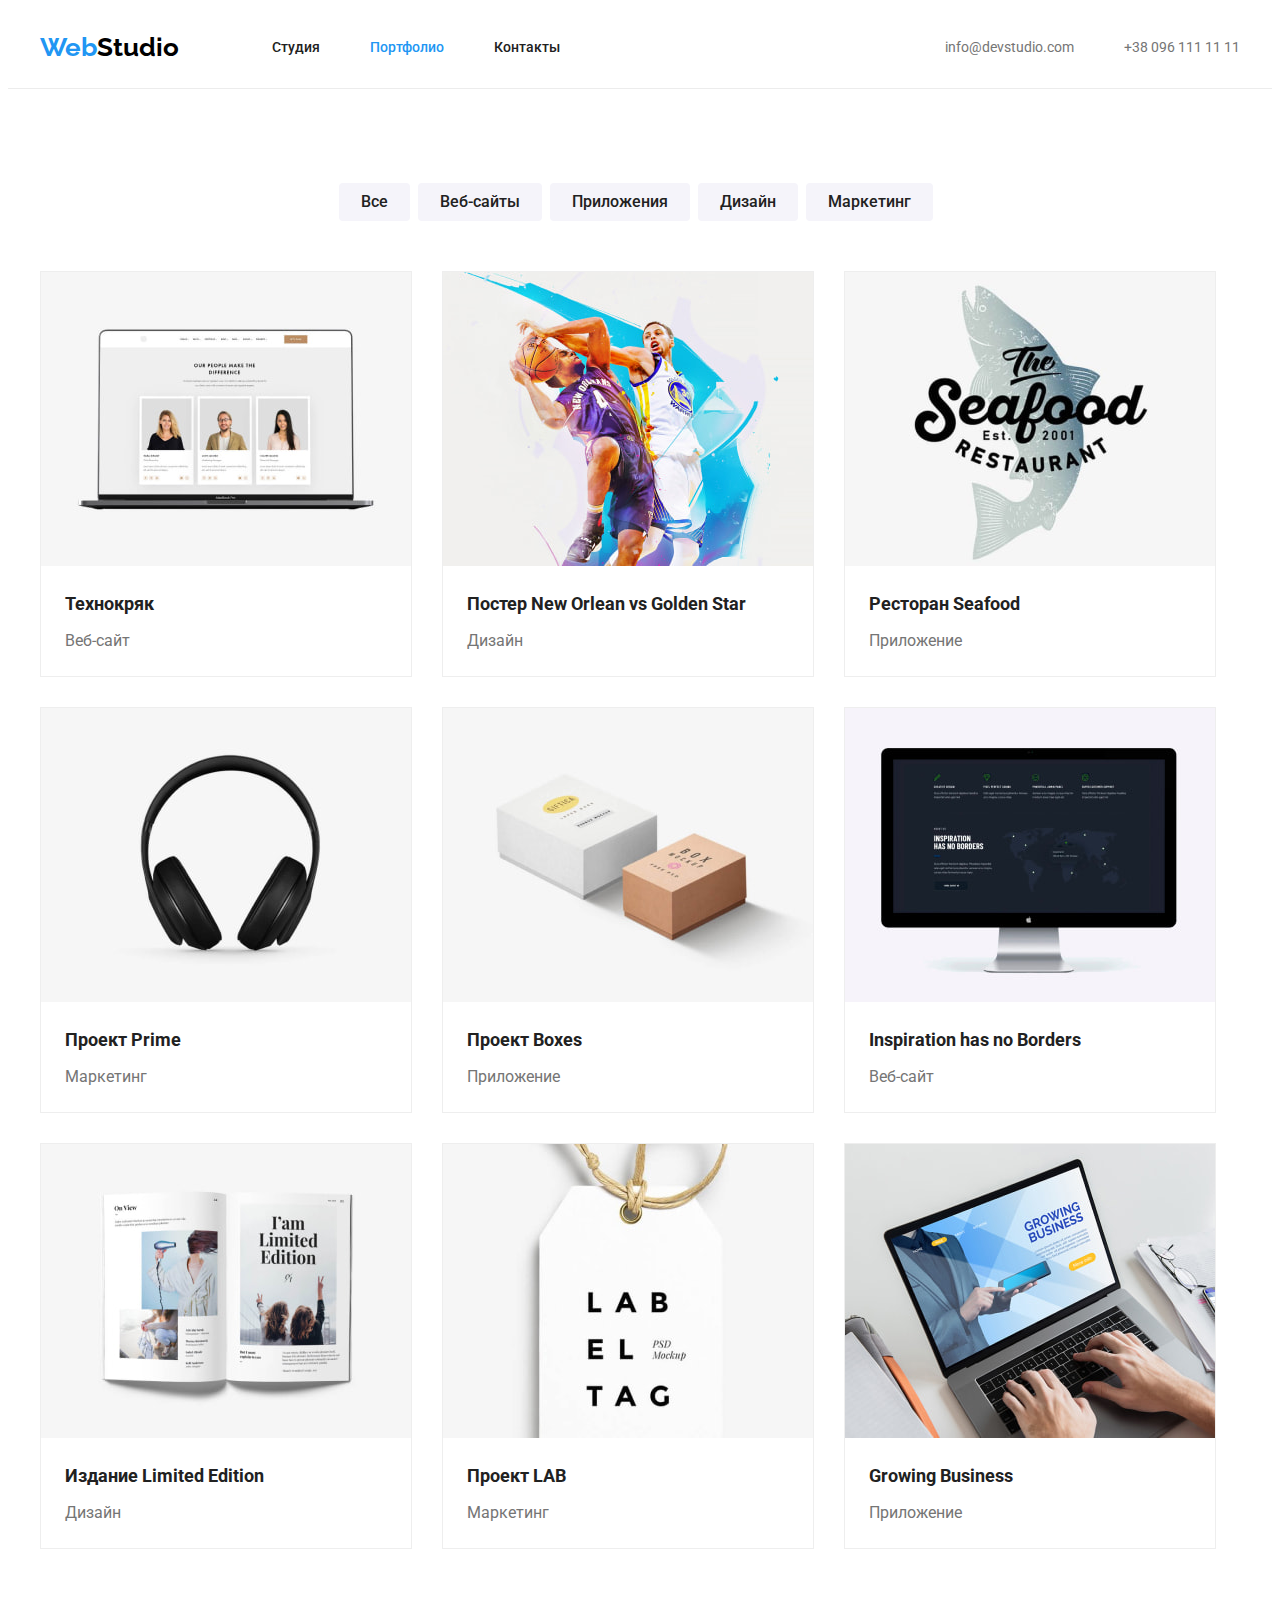
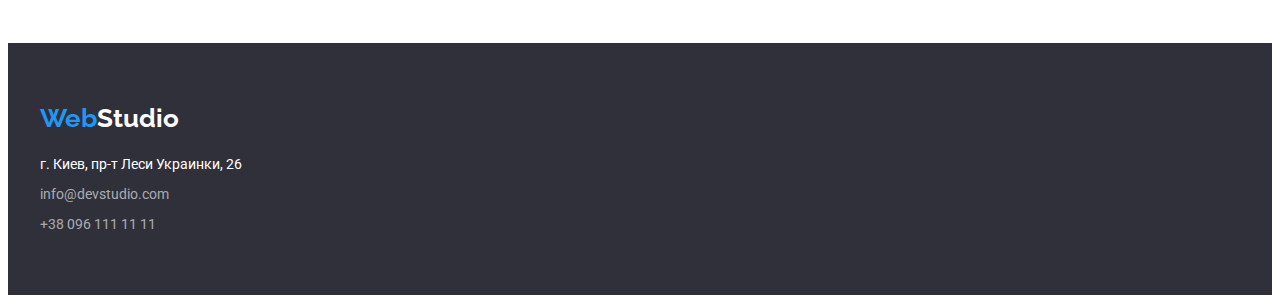
==== commit 9b9a2ad4: "Додав рамку на картки" ====
--- a/portfolio.html
+++ b/portfolio.html
@@ -63,65 +63,83 @@
           <ul class="section-list flex-container">
             <li class="flex-item">
               <a href="" class="portfolio-link">
-                <img class="portfolio-img" src="./imeges/portfolio/port1.jpg" alt="ноутбук с открытым сайтом" width="370" height="294" />
-                <h2 class="title project-name">Технокряк</h2>
-                <p class="name-item">Веб-сайт</p>
+                <img src="./imeges/portfolio/port1.jpg" alt="ноутбук с открытым сайтом" width="370" height="294" />
+                <div class="text-box">
+                  <h2 class="title project-name">Технокряк</h2>
+                  <p class="name-item">Веб-сайт</p>
+                </div>
               </a>
             </li>
             <li class="flex-item">
               <a href="" class="portfolio-link">
-                <img class="portfolio-img" src="./imeges/portfolio/port2.jpg" alt="люди играют в баскетбол" width="370" height="294" />
-                <h2 class="title project-name">Постер New Orlean vs Golden Star</h2>
-                <p class="name-item">Дизайн</p>
+                <img src="./imeges/portfolio/port2.jpg" alt="люди играют в баскетбол" width="370" height="294" />
+                <div class="text-box">
+                  <h2 class="title project-name">Постер New Orlean vs Golden Star</h2>
+                  <p class="name-item">Дизайн</p>
+                </div>
               </a>
             </li>
             <li class="flex-item">
               <a href="" class="portfolio-link">
-                <img class="portfolio-img" src="./imeges/portfolio/port3.jpg" alt="логотим рыбного ресторана" width="370" height="294" />
-                <h2 class="title project-name">Ресторан Seafood</h2>
-                <p class="name-item">Приложение</p>
+                <img src="./imeges/portfolio/port3.jpg" alt="логотим рыбного ресторана" width="370" height="294" />
+                <div class="text-box">
+                  <h2 class="title project-name">Ресторан Seafood</h2>
+                  <p class="name-item">Приложение</p>
+                </div>
               </a>
             </li>
             <li class="flex-item">
               <a href="" class="portfolio-link">
-                <img class="portfolio-img" src="./imeges/portfolio/port4.jpg" alt="наушники" width="370" height="294" />
-                <h2 class="title project-name">Проект Prime</h2>
-                <p class="name-item">Маркетинг</p>
+                <img src="./imeges/portfolio/port4.jpg" alt="наушники" width="370" height="294" />
+                <div class="text-box">
+                  <h2 class="title project-name">Проект Prime</h2>
+                  <p class="name-item">Маркетинг</p>
+                </div>
               </a>
             </li>
             <li class="flex-item">
               <a href="" class="portfolio-link">
-                <img class="portfolio-img" src="./imeges/portfolio/port5.jpg" alt="коробки" width="370" height="294" />
-                <h2 class="title project-name">Проект Boxes</h2>
-                <p class="name-item">Приложение</p>
+                <img src="./imeges/portfolio/port5.jpg" alt="коробки" width="370" height="294" />
+                <div class="text-box">
+                  <h2 class="title project-name">Проект Boxes</h2>
+                  <p class="name-item">Приложение</p>
+                </div>
               </a>
             </li>
             <li class="flex-item">
               <a href="" class="portfolio-link">
-                <img class="portfolio-img" src="./imeges/portfolio/port6.jpg" alt="монитор" width="370" height="294" />
-                <h2 class="title">Inspiration has no Borders</h2>
-                <p class="name-item">Веб-сайт</p>
+                <img src="./imeges/portfolio/port6.jpg" alt="монитор" width="370" height="294" />
+                <div class="text-box">
+                  <h2 class="title project-name">Inspiration has no Borders</h2>
+                  <p class="name-item">Веб-сайт</p>
+                </div>
               </a>
             </li>
             <li class="flex-item">
               <a href="" class="portfolio-link">
-                <img class="portfolio-img" src="./imeges/portfolio/port7.jpg" alt="открытая книга" width="370" height="294" />
-                <h2 class="title project-name">Издание Limited Edition</h2>
-                <p class="name-item">Дизайн</p>
+                <img src="./imeges/portfolio/port7.jpg" alt="открытая книга" width="370" height="294" />
+                <div class="text-box">
+                  <h2 class="title project-name">Издание Limited Edition</h2>
+                  <p class="name-item">Дизайн</p>
+                </div>
               </a>
             </li>
             <li class="flex-item">
               <a href="" class="portfolio-link">
-                <img class="portfolio-img" src="./imeges/portfolio/port8.jpg" alt="стикер" width="370" height="294" />
-                <h2 class="title project-name">Проект LAB</h2>
-                <p class="name-item">Маркетинг</p>
+                <img src="./imeges/portfolio/port8.jpg" alt="стикер" width="370" height="294" />
+                <div class="text-box">
+                  <h2 class="title project-name">Проект LAB</h2>
+                  <p class="name-item">Маркетинг</p>
+                </div>
               </a>
             </li>
             <li class="flex-item">
               <a href="" class="portfolio-link">
-                <img class="portfolio-img" src="./imeges/portfolio/port9.jpg" alt="человек работает за компьютером" width="370" height="294" />
-                <h2 class="title project-name">Growing Business</h2>
-                <p class="name-item">Приложение</p>
+                <img src="./imeges/portfolio/port9.jpg" alt="человек работает за компьютером" width="370" height="294" />
+                <div class="text-box">
+                  <h2 class="title project-name">Growing Business</h2>
+                  <p class="name-item">Приложение</p>
+                </div>
               </a>
             </li>
           </ul>
--- a/css/styles.css
+++ b/css/styles.css
@@ -177,22 +177,22 @@
   background-color: var(--accent-color);
   color: var(--white-text);
   cursor: pointer;
-font-family: 'Roboto';
-font-style: normal;
-font-weight: 700;
-font-size: 16px;
-line-height: 1.87;
-
-min-width: 200px;
-min-height: 50px;
-border: none;
-border-radius: 4px;
-
-padding: 10px 32px;
-
-display: block;
-margin-left: auto;
-margin-right: auto;
+  font-family: 'Roboto';
+  font-style: normal;
+  font-weight: 700;
+  font-size: 16px;
+  line-height: 1.87;
+
+  min-width: 200px;
+  min-height: 50px;
+  border: none;
+  border-radius: 4px;
+
+  padding: 10px 32px;
+
+  display: block;
+  margin-left: auto;
+  margin-right: auto;
 }
 .btn-hero:hover,
 .btn-hero:focus {
@@ -434,7 +434,6 @@
     font-size: 16px;
     line-height: 1.87;
 
-    margin-bottom: 20px;
 }
 .flex-container {
   display: flex;
@@ -443,15 +442,19 @@
 
 .flex-item {
   width: 370px;
+
+  border: 1px solid #EEEEEE;
+
+  /* padding: 20px 24px; */
   margin-right: 30px;
   margin-bottom: 30px;
 }
+.text-box {
+  padding: 20px 24px;
+}
 .flex-item:nth-child(3n) {
   margin-right: 0;
 }
 .flex-item:nth-last-child(-n+3) {
   margin-bottom: 0;
 }
-.portfolio-img {
-  margin-bottom: 20px;
-}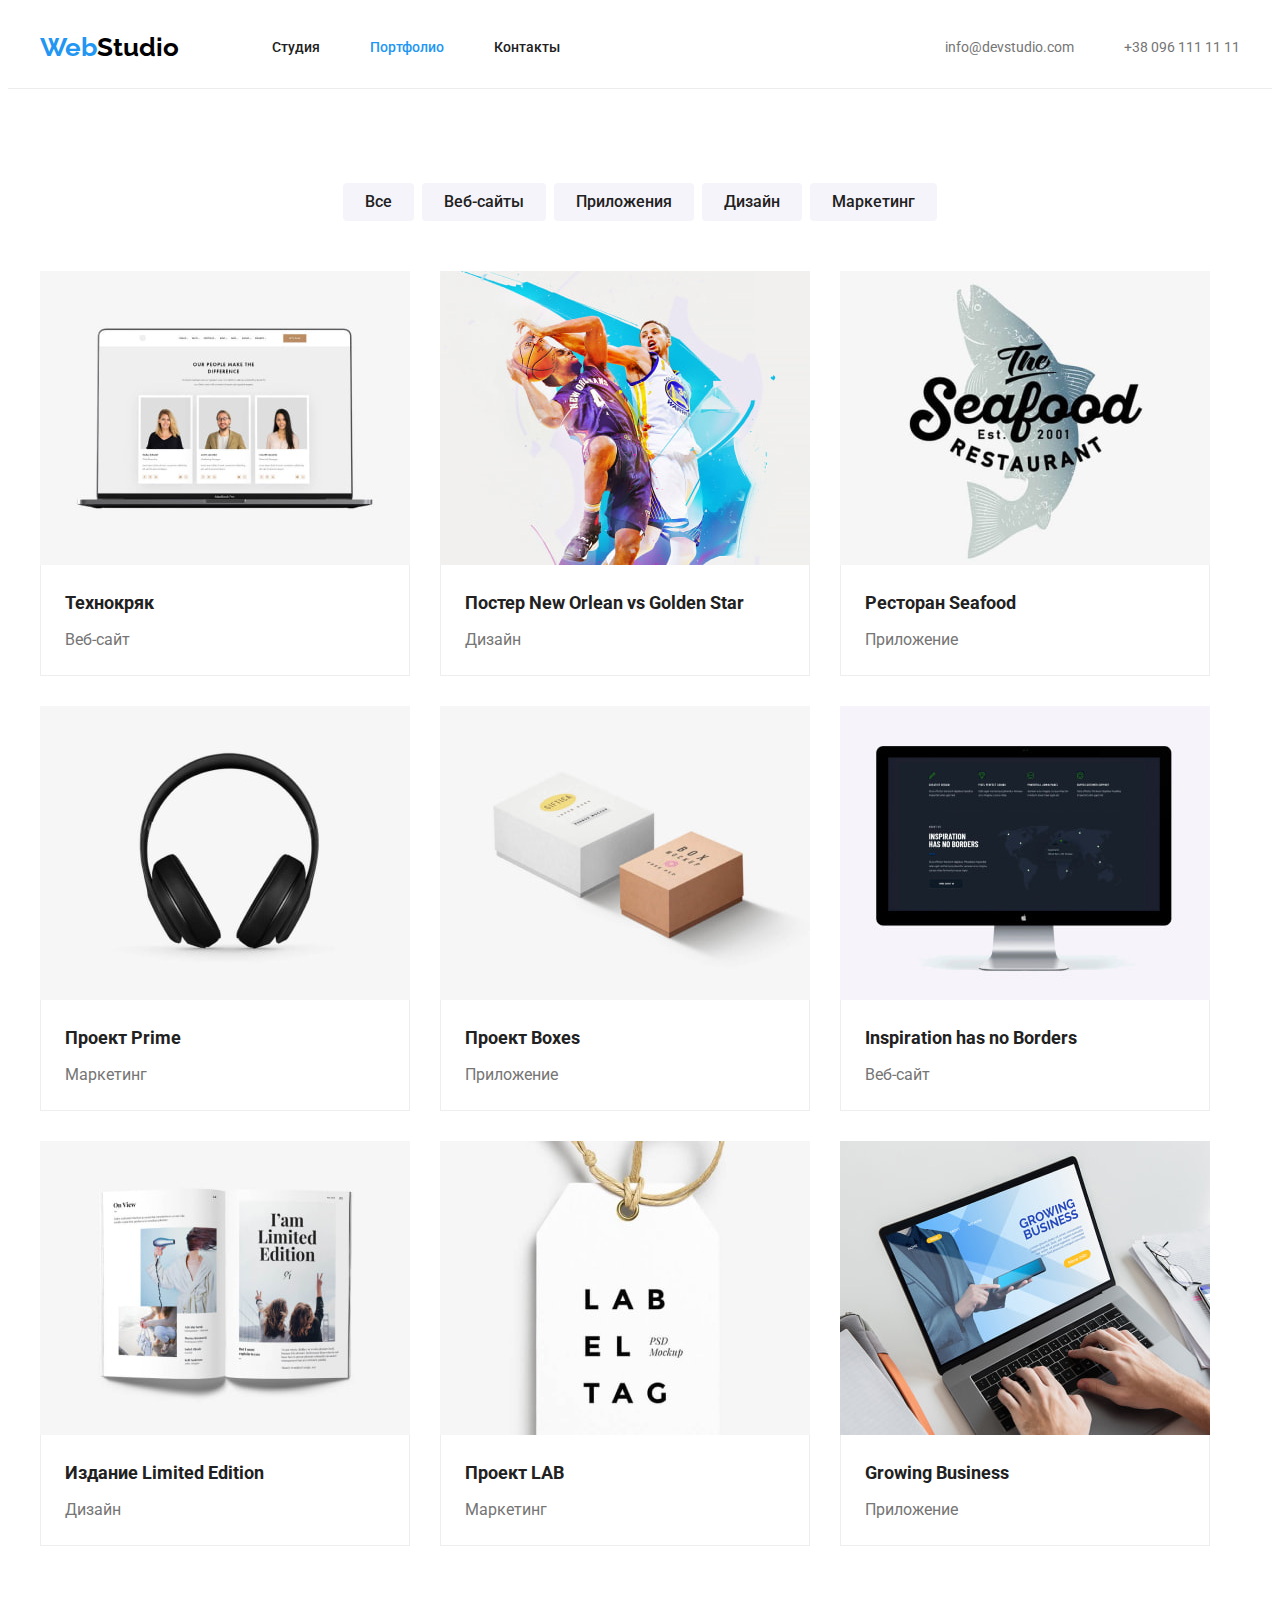
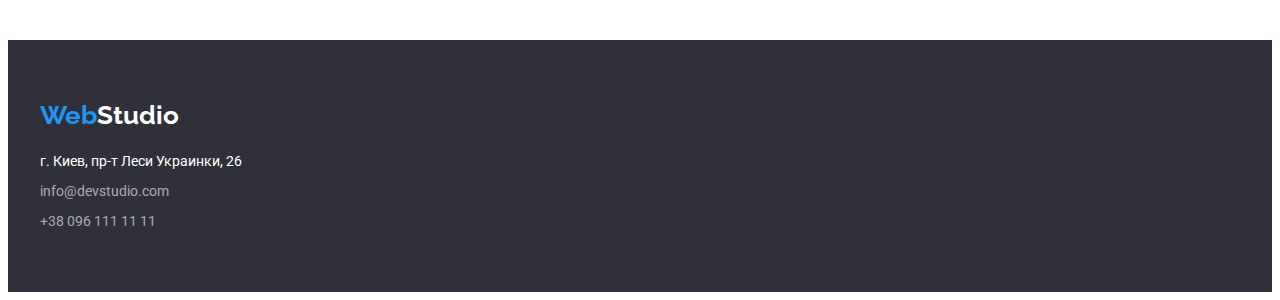
==== commit 6e58749a: "Виправив зауваження ментора" ====
--- a/portfolio.html
+++ b/portfolio.html
@@ -49,15 +49,15 @@
       </div>
     </header>
     <main>
-      <section>
-        <div class="container portfolio-container">
+      <section class="section">
+        <div class="container">
           <h1 class="title visually-hidden">Портфолио студии</h1>
           <ul class="section-list button-filter">
-            <li><button type="button" class="btn-portfolio">Все</button></li>
-            <li><button type="button" class="btn-portfolio">Веб-сайты</button></li>
-            <li><button type="button" class="btn-portfolio">Приложения</button></li>
-            <li><button type="button" class="btn-portfolio">Дизайн</button></li>
-            <li><button type="button" class="btn-portfolio">Маркетинг</button></li>
+            <li class="filter-item"><button type="button" class="btn-portfolio">Все</button></li>
+            <li class="filter-item"><button type="button" class="btn-portfolio">Веб-сайты</button></li>
+            <li class="filter-item"><button type="button" class="btn-portfolio">Приложения</button></li>
+            <li class="filter-item"><button type="button" class="btn-portfolio">Дизайн</button></li>
+            <li class="filter-item"><button type="button" class="btn-portfolio">Маркетинг</button></li>
           </ul>
         
           <ul class="section-list flex-container">
--- a/css/styles.css
+++ b/css/styles.css
@@ -55,6 +55,11 @@
   margin-left: auto;
 }
 
+.section {
+  padding-top: 94px;
+  padding-bottom: 94px;
+}
+
 /* heder */
 .header {
   border-bottom: 1px solid #ECECEC;
@@ -153,12 +158,13 @@
 
 .hero {
   background-color: #2f303a;
-}
-.hero-container {
+
   padding-top: 200px;
   padding-bottom: 200px;
+
   align-items: center;
 }
+
 
 .hero-title {
   color: var(--white-text);
@@ -232,10 +238,7 @@
 }
 
 /* section benefits */
-.benefits-container {
-  padding-top: 94px;
-  padding-bottom: 94px;
-}
+
 
 .visually-hidden {
   position: absolute;
@@ -260,23 +263,27 @@
   margin-right: 0;
 }
 
+.text-benefits {
+  
+  line-height: 1.71;
+  letter-spacing: 0.03em;
+  
+}
+
 /* Work section */
-.work-container {
-  padding-bottom: 94px;
+.section.work {
+  padding-top: 0;
 }
 .work-item {
   margin-right: 30px;
-  /* margin-bottom: 94px; */
+
 }
 .work-item:last-child {
   margin-right: 0;
 }
 
 /* Team section */
-.team-container {
-  padding-top: 94px;
-  padding-bottom: 94px;
-}
+
 .name {
   color: var(--title-text-color);
 
@@ -287,12 +294,16 @@
   margin-bottom: 10px;
 }
 
+.team-box {
+  padding-top: 30px;
+  padding-bottom: 30px;
+}
+
 .position {
 
   font-size: 16px;
   line-height: 1.19;
 
-    margin-bottom: 30px;
 }
 
 .section.team {
@@ -316,21 +327,18 @@
   margin-right: 0;
 }
 
-.team-item .photo {
-  margin-bottom: 30px;
-}
+
 
 
 /* footer */
 .footer {
   background-color: #2f303a;
-}
-
-.footer-container {
-  display: block;
+
   padding-top: 60px;
   padding-bottom: 60px;
 }
+
+
 
 .footer-container .logo {
   display: block;
@@ -381,11 +389,7 @@
 
 
 /* portfolio */
-.portfolio-container {
-  padding-top: 94px;
-  padding-bottom: 94px;
-
-}
+
 
 .button-filter {
   justify-content: center;
@@ -400,6 +404,13 @@
 }
 
 /* button portfolio */
+.filter-item {
+  margin-right: 8px;
+}
+.filter-item:last-child {
+  margin-right: 0;
+}
+
 .btn-portfolio {
   color: var(--title-text-color);
   background-color: #f5f4fa;
@@ -415,9 +426,8 @@
   border-radius: 4px;
   
   padding: 6px 22px;
-
-  margin-right: 8px;
-}
+}
+
 .btn-portfolio:hover,
 .btn-portfolio:focus {
   color: var(--white-text);
@@ -443,13 +453,14 @@
 .flex-item {
   width: 370px;
 
-  border: 1px solid #EEEEEE;
-
-  /* padding: 20px 24px; */
   margin-right: 30px;
   margin-bottom: 30px;
 }
 .text-box {
+  border-right: 1px solid #EEEEEE;
+  border-bottom: 1px solid #EEEEEE;
+  border-left: 1px solid #EEEEEE;
+
   padding: 20px 24px;
 }
 .flex-item:nth-child(3n) {
